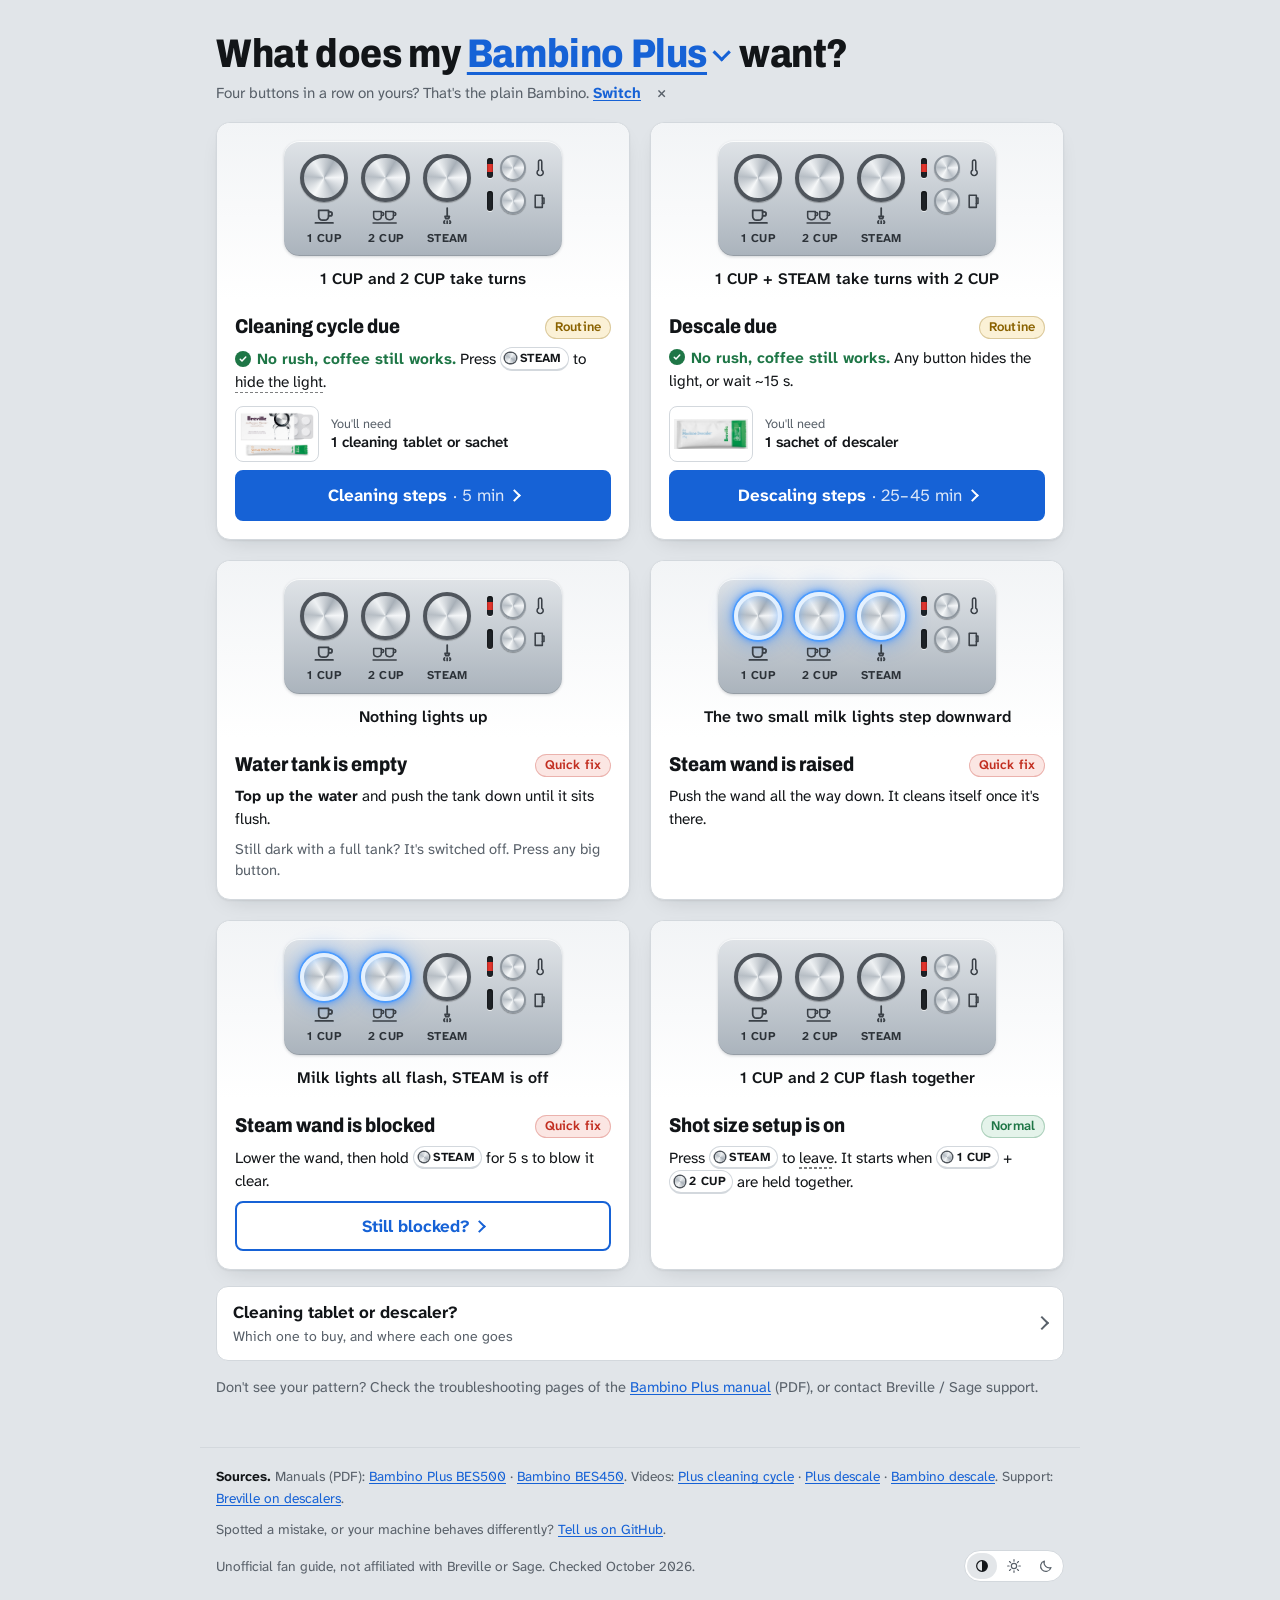
==== index.html @ 8bb4f5fa "README with screenshots; search-friendly title and description, canonical URL, sitemap" ====
<!doctype html>
<html lang="en">
<head>
<meta charset="utf-8">
<meta name="viewport" content="width=device-width,initial-scale=1,viewport-fit=cover">
<title>What does my Bambino want? Breville / Sage lights explained</title>
<meta name="description" content="Breville / Sage Bambino and Bambino Plus flashing lights explained: cleaning cycle, descale, empty water tank, blocked steam wand. Which buttons to press, step by step.">
<link rel="canonical" href="https://romanshevchuk.github.io/what-my-bambino-wants/">
<meta property="og:title" content="What does my Bambino want?">
<meta property="og:description" content="Match the flashing lights, get the buttons to press and the tablet or powder to use.">
<meta property="og:type" content="website">
<meta property="og:url" content="https://romanshevchuk.github.io/what-my-bambino-wants/">
<meta property="og:image" content="https://romanshevchuk.github.io/what-my-bambino-wants/img/og.png">
<meta property="og:image:width" content="1200">
<meta property="og:image:height" content="630">
<meta property="og:image:alt" content="A Bambino Plus button panel with 1 CUP lit, next to the title What does my Bambino want?">
<meta name="twitter:card" content="summary_large_image">
<meta name="theme-color" content="#e1e5e9" media="(prefers-color-scheme: light)">
<meta name="theme-color" content="#0e1012" media="(prefers-color-scheme: dark)">
<link rel="icon" type="image/png" sizes="32x32" href="img/favicon-32.png">
<link rel="apple-touch-icon" href="img/apple-touch-icon.png">
<link rel="manifest" href="manifest.webmanifest">
<script>try{var t=localStorage.getItem('bp-theme');if(t==='light'||t==='dark')document.documentElement.dataset.theme=t}catch(e){}</script>
<link rel="preconnect" href="https://fonts.googleapis.com">
<link rel="preconnect" href="https://fonts.gstatic.com" crossorigin>
<link rel="stylesheet" href="https://fonts.googleapis.com/css2?family=Archivo:wdth,wght@75..100,600..800&family=Atkinson+Hyperlegible+Next:ital,wght@0,400..700;1,400&display=swap">
<link rel="stylesheet" href="css/styles.css">
</head>
<body data-model="plus" class="unpicked">

<svg width="0" height="0" style="position:absolute" aria-hidden="true">
  <defs>
    <symbol id="i-1" viewBox="0 0 24 16"><g fill="none" stroke="currentColor" stroke-width="1.6" stroke-linecap="round" stroke-linejoin="round"><path d="M7 3h9v5.5a3.5 3.5 0 0 1-3.5 3.5h-2A3.5 3.5 0 0 1 7 8.5z"/><path d="M16 4.5h1.4a1.8 1.8 0 0 1 0 3.6H16"/><path d="M4 14.5h16"/></g></symbol>
    <symbol id="i-2" viewBox="0 0 24 16"><g fill="none" stroke="currentColor" stroke-width="1.4" stroke-linecap="round" stroke-linejoin="round"><path d="M1.5 4h7v4.5a3 3 0 0 1-3 3h-1a3 3 0 0 1-3-3z"/><path d="M8.5 5h.8a1.4 1.4 0 0 1 0 2.8h-.8"/><path d="M12.5 4h7v4.5a3 3 0 0 1-3 3h-1a3 3 0 0 1-3-3z"/><path d="M19.5 5h.8a1.4 1.4 0 0 1 0 2.8h-.8"/><path d="M1 14.5h21"/></g></symbol>
    <symbol id="i-s" viewBox="0 0 24 16"><g fill="none" stroke="currentColor" stroke-width="1.6" stroke-linecap="round" stroke-linejoin="round"><path d="M12 1v7.5"/><path d="M10 8.5h4l-.6 2h-2.8z"/><path d="M9.6 12.6c-.8.8-.8 1.6 0 2.4M12 12.8v2.4M14.4 12.6c.8.8.8 1.6 0 2.4"/></g></symbol>
    <symbol id="i-w" viewBox="0 0 24 16"><g fill="none" stroke="currentColor" stroke-width="1.6" stroke-linecap="round" stroke-linejoin="round"><path d="M12 1.5c2.6 3.2 4.2 5.6 4.2 7.8a4.2 4.2 0 0 1-8.4 0c0-2.2 1.6-4.6 4.2-7.8z"/><path d="M4 14.5h16"/></g></symbol>
    <symbol id="i-t" viewBox="0 0 12 16"><g fill="none" stroke="currentColor" stroke-width="1.4" stroke-linecap="round"><path d="M5 2.5a1.5 1.5 0 0 1 3 0V10a2.8 2.8 0 1 1-3 0z"/></g></symbol>
    <symbol id="i-j" viewBox="0 0 12 16"><g fill="none" stroke="currentColor" stroke-width="1.4" stroke-linecap="round" stroke-linejoin="round"><path d="M2 3h6.5v11H2z"/><path d="M8.5 5.5h1.5v5H8.5"/></g></symbol>
    <symbol id="g-bowl" viewBox="0 0 24 24"><g fill="none" stroke="currentColor" stroke-width="1.8" stroke-linecap="round" stroke-linejoin="round"><path d="M5 6h14l-1.4 12.2A2 2 0 0 1 15.6 20H8.4a2 2 0 0 1-2-1.8z"/><path d="M6 11h12"/></g></symbol>
    <symbol id="g-towel" viewBox="0 0 24 24"><g fill="none" stroke="currentColor" stroke-width="1.8" stroke-linecap="round" stroke-linejoin="round"><path d="M6 4h12v14H6z"/><path d="M6 18v2h12v-2"/><path d="M6 13h12M6 15.5h12"/></g></symbol>
    <symbol id="g-cool" viewBox="0 0 24 24"><g fill="none" stroke="currentColor" stroke-width="1.8" stroke-linecap="round"><path d="M12 3v18M4.2 7.5l15.6 9M4.2 16.5l15.6-9"/><path d="M9.5 4.5L12 6l2.5-1.5M9.5 19.5L12 18l2.5 1.5"/></g></symbol>
  </defs>
</svg>

<main id="main">

<!-- ================= HOME ================= -->
<section class="view" id="home">

  <div class="mm">
    <h1>What does my <button type="button" class="mm-btn" aria-expanded="false" aria-controls="mm-menu" aria-label="Change machine, currently Bambino Plus"><span class="cur-model">Bambino Plus</span></button> want?</h1>
    <div class="mm-menu" id="mm-menu" role="group" aria-label="My machine" hidden>
      <button type="button" class="mm-opt" data-set-model="bambino"><span class="bp" data-m="bambino" aria-hidden="true"></span><b>Bambino</b><span>4 buttons in a row · BES450 / SES450</span></button>
      <button type="button" class="mm-opt" data-set-model="plus"><span class="bp" data-m="plus" aria-hidden="true"></span><b>Bambino Plus</b><span>3 buttons + 2 milk lights · BES500 / SES500</span></button>
      <p class="mm-note">Breville (US, Canada) and Sage (UK, Europe, Australia) are the same machines.</p>
    </div>
    <p class="mm-hint">
      <span data-only="plus">Four buttons in a row on yours? That's the plain Bambino. <button type="button" data-set-model="bambino">Switch</button></span>
      <span data-only="bambino">Only three big buttons on yours? That's the Plus. <button type="button" data-set-model="plus">Switch</button></span>
      <button type="button" class="mm-ok" aria-label="Hide this note">×</button>
    </p>
  </div>

  <!-- Plus lights -->
  <div class="lights" data-only="plus">
    <article class="lc" data-urg="soon">
      <div class="lc-pic"><div class="bp" data-m="plus" data-state="1:fa,2:fb" role="img" aria-label="1 CUP and 2 CUP flash in turn"></div><p class="seen">1 CUP and 2 CUP take turns</p></div>
      <div class="lc-body">
        <h3>Cleaning cycle due</h3>
        <p class="last" data-last="clean" hidden></p>
        <p class="keep"><b>No rush, coffee still works.</b> Press <kbd>STEAM</kbd> to <span class="tq" tabindex="0" data-tip="Owners' tip, not in Breville's manual. The light comes back next time you switch on.">hide the light</span>.</p>
        <p class="need-line"><button type="button" class="thumb zoom" aria-label="Show the cleaning tablet and sachet"><img src="img/cleaning-tablets-breville.jpg" alt="Box of Breville cleaning tablets" data-cap="Cleaning tablets" loading="lazy"><img class="strip" src="img/group-head-cleaner-breville.jpg" data-sage="img/group-head-cleaner-sage.webp" alt="Group Head Cleaner sachet" data-cap="or a powder sachet (Group Head Cleaner)" loading="lazy"></button><span class="nl"><span>You'll need</span><b>1 cleaning tablet or sachet</b></span></p>
        <a class="go" href="#clean">Cleaning steps <span class="dur">· 5 min</span></a>
      </div>
    </article>
    <article class="lc" data-urg="soon">
      <div class="lc-pic"><div class="bp" data-m="plus" data-state="1:fa,2:fb,s:fa" role="img" aria-label="1 CUP and STEAM flash together, alternating with 2 CUP"></div><p class="seen">1 CUP + STEAM take turns with 2 CUP</p></div>
      <div class="lc-body">
        <h3>Descale due</h3>
        <p class="last" data-last="descale-plus" hidden></p>
        <p class="keep"><b>No rush, coffee still works.</b> Any button hides the light, or wait ~15&nbsp;s.</p>
        <p class="need-line"><button type="button" class="thumb zoom" aria-label="Show the descaler sachet"><img src="img/descaler-breville.jpg" data-sage="img/descaler-sage.webp" alt="Machine Descaler sachet" data-cap="Descaler sachet" loading="lazy"></button><span class="nl"><span>You'll need</span><b>1 sachet of descaler</b></span></p>
        <a class="go" href="#descale">Descaling steps <span class="dur">· 25–45 min</span></a>
      </div>
    </article>
    <article class="lc" data-urg="now">
      <div class="lc-pic"><div class="bp" data-m="plus" role="img" aria-label="No buttons lit"></div><p class="seen">Nothing lights up</p></div>
      <div class="lc-body">
        <h3>Water tank is empty</h3>
        <p><b>Top up the water</b> and push the tank down until it sits flush.</p>
        <p class="aside">Still dark with a full tank? It's switched off. Press any big button.</p>
      </div>
    </article>
    <article class="lc" data-urg="now">
      <div class="lc-pic"><div class="bp" data-m="plus" data-state="1:on,2:on,s:on,t:fa,f:fb" role="img" aria-label="Milk temperature and foam lights step downward"></div><p class="seen">The two small milk lights step downward</p></div>
      <div class="lc-body">
        <h3>Steam wand is raised</h3>
        <p>Push the wand all the way down. It cleans itself once it's there.</p>
      </div>
    </article>
    <article class="lc" data-urg="now">
      <div class="lc-pic"><div class="bp" data-m="plus" data-state="1:on,2:on,t:ff,f:ff" role="img" aria-label="Milk lights all flash, STEAM is off"></div><p class="seen">Milk lights all flash, STEAM is off</p></div>
      <div class="lc-body">
        <h3>Steam wand is blocked</h3>
        <p>Lower the wand, then hold <kbd>STEAM</kbd> for 5 s to blow it clear.</p>
        <a class="go alt" href="#steam">Still blocked?</a>
      </div>
    </article>
    <article class="lc" data-urg="fine">
      <div class="lc-pic"><div class="bp" data-m="plus" data-state="1:fa,2:fa" role="img" aria-label="1 CUP and 2 CUP flash together"></div><p class="seen">1 CUP and 2 CUP flash together</p></div>
      <div class="lc-body">
        <h3>Shot size setup is on</h3>
        <p>Press <kbd>STEAM</kbd> to <span class="tq" tabindex="0" data-tip="From the plain Bambino manual; the Plus manual doesn't say. If it stays on, switch the machine off and on: nothing is saved until you pull a shot.">leave</span>. It starts when <kbd>1 CUP</kbd> + <kbd>2 CUP</kbd> are held together.</p>
      </div>
    </article>
  </div>

  <!-- Bambino lights -->
  <div class="lights" data-only="bambino">
    <article class="lc" data-urg="soon">
      <div class="lc-pic"><div class="bp" data-m="bambino" data-state="2:fa" role="img" aria-label="2 CUP flashes continuously"></div><p class="seen">2 CUP keeps flashing</p></div>
      <div class="lc-body">
        <h3>Clean &amp; descale due</h3>
        <p class="last" data-last="descale-bambino" hidden></p>
        <p class="keep"><b>No rush, coffee still works.</b> Any button hides the light.</p>
        <p class="need-line"><button type="button" class="thumb zoom" aria-label="Show the descaler sachet"><img src="img/descaler-breville.jpg" data-sage="img/descaler-sage.webp" alt="Machine Descaler sachet" data-cap="Descaler sachet" loading="lazy"></button><span class="nl"><span>You'll need</span><b>1 sachet of descaler</b></span></p>
        <a class="go" href="#descale">Clean &amp; descale steps <span class="dur">· 25 min</span></a>
      </div>
    </article>
    <article class="lc" data-urg="now">
      <div class="lc-pic"><div class="bp" data-m="bambino" data-state="1:ff,2:ff,w:ff,s:ff" role="img" aria-label="All lights flash quickly"></div><p class="seen">All lights flash 6 times</p></div>
      <div class="lc-body">
        <h3>Water tank is empty</h3>
        <p><b>Top up the water</b> and push the tank down until it sits flush.</p>
      </div>
    </article>
    <article class="lc" data-urg="fine">
      <div class="lc-pic"><div class="bp" data-m="bambino" data-state="1:fa,2:fa" role="img" aria-label="1 CUP and 2 CUP blink together"></div><p class="seen">1 CUP and 2 CUP blink while the wand spits water</p></div>
      <div class="lc-body">
        <h3>Steam wand is clearing itself</h3>
        <p>It stops on its own.</p>
      </div>
    </article>
    <article class="lc" data-urg="fine">
      <div class="lc-pic"><div class="bp" data-m="bambino" data-state="1:fa,2:fa" role="img" aria-label="1 CUP and 2 CUP flash after holding both"></div><p class="seen">1 CUP and 2 CUP flash together</p></div>
      <div class="lc-body">
        <h3>Shot size setup is on</h3>
        <p>Press <kbd>STEAM</kbd>, or wait 30 s, to leave. It starts when <kbd>1 CUP</kbd> + <kbd>2 CUP</kbd> are held together.</p>
      </div>
    </article>
  </div>

  <a class="supplies-link" href="#supplies"><b>Cleaning tablet or descaler?</b><span>Which one to buy, and where each one goes</span></a>
  <p class="hint">Don't see your pattern? Check the troubleshooting pages of the <a data-only="plus" href="https://assets.breville.com/BES500/BES500_USCM_IB_X25_LR.pdf">Bambino Plus manual</a><a data-only="bambino" href="https://assets.breville.com/BES450/BES450_USCM_IB_M26_LR.pdf">Bambino manual</a> (PDF), or contact Breville / Sage support.</p>

</section>

<!-- ================= SUPPLIES ================= -->
<section class="view" id="supplies">
  <a class="back" href="#home">All lights</a>
  <h1>Cleaning tablet or descaler?</h1>
  <p class="sum">Two different products for two different jobs. They're not interchangeable.</p>

  <div class="vs">
    <div class="vs-col" data-only="plus">
      <div class="vs-ph zoom"><img src="img/cleaning-tablets-breville.jpg" alt="Box of Breville cleaning tablets" data-cap="Cleaning tablets" loading="lazy"><img class="strip" src="img/group-head-cleaner-breville.jpg" data-sage="img/group-head-cleaner-sage.webp" alt="Group Head Cleaner sachet" data-cap="or a powder sachet (Group Head Cleaner)" loading="lazy"></div>
      <h2>Cleaning tablet</h2>
      <dl>
        <dt>Removes</dt><dd>Old coffee oil</dd>
        <dt>Goes in</dt><dd>The filter basket, on top of the rubber cleaning disc</dd>
        <dt>Used for</dt><dd><a href="#clean">Cleaning cycle</a>, every 200 shots</dd>
        <dt>Looks like</dt><dd>A tablet, or a powder sachet called <i>Group Head Cleaner</i> in newer boxes</dd>
      </dl>
    </div>
    <div class="vs-col">
      <div class="vs-ph zoom"><img src="img/descaler-breville.jpg" data-sage="img/descaler-sage.webp" alt="Machine Descaler sachet" data-cap="Descaler sachet" loading="lazy"></div>
      <h2>Descaler</h2>
      <dl>
        <dt>Removes</dt><dd>Limescale (the chalky stuff from tap water)</dd>
        <dt>Goes in</dt><dd>The water tank, stirred into water up to the DESCALE line</dd>
        <dt>Used for</dt><dd><a href="#descale"><span data-only="plus">Descale</span><span data-only="bambino">Clean &amp; descale</span></a>, when the light asks</dd>
        <dt>Looks like</dt><dd>A powder sachet. Breville / Sage descaler, or a similar espresso machine descaler</dd>
      </dl>
    </div>
  </div>
  <p class="note" data-only="bambino"><b>The Bambino only needs descaler.</b> It has no separate tablet cleaning cycle: its clean &amp; descale does both jobs.</p>
  <p class="note" data-only="plus"><b>The Plus needs both,</b> at different times. The flashing pattern tells you which: see <a href="#home">the lights</a>.</p>

  <div class="faq">
    <h2>Questions</h2>
    <details id="brands">
      <summary>Do I have to buy Breville / Sage ones?</summary>
      <div class="body">
        <p><b>No.</b> Any descaler made for espresso machines works. Breville's own sachet is made by Cafetto (it says so on the pack).</p>
        <p data-only="plus">Same for the tablets: any espresso machine cleaning tablet of about 2&nbsp;g. Breville's come from Cino Cleano.</p>
        <p>Don't swap in vinegar, kitchen citric acid or dishwasher tablets.</p>
      </div>
    </details>
  </div>
</section>

<!-- ================= CLEANING CYCLE (Plus) ================= -->
<section class="view" id="clean" data-only="plus">
  <a class="back" href="#home">All lights</a>
  <h1>Cleaning cycle</h1>
  <p class="sum">Washes old coffee oil out of the group head (where the handle locks in), using a cleaning tablet or sachet.</p>
  <div class="signal">
    <div class="bp" data-m="plus" data-state="1:fa,2:fb" aria-hidden="true"></div>
    <div><p>Due when <b>1 CUP and 2 CUP take turns flashing</b>, about every 200 shots.</p>
    <p class="aside">Rinses with the <kbd>1 CUP</kbd> button <span class="tq" tabindex="0" data-tip="Likely, not confirmed. The manual has you rinse with 1 CUP, the same button as a shot, and the machine can't see whether there's coffee in the handle.">may count too</span>, so if you rinse before or after each shot, it can come round sooner.</p>
    <p>Takes <b>about 5 min</b>.</p>
    <p class="last" data-last="clean" hidden></p></div>
  </div>

  <h2>You need</h2>
  <div class="need four">
    <figure><div class="ph zoom"><img src="img/cleaning-tablets-breville.jpg" alt="Box of Breville cleaning tablets" data-cap="Cleaning tablets" loading="lazy"><img class="strip" src="img/group-head-cleaner-breville.jpg" data-sage="img/group-head-cleaner-sage.webp" alt="Group Head Cleaner sachet" data-cap="or a powder sachet (Group Head Cleaner)" loading="lazy"></div>
      <figcaption><b>1 cleaning tablet or sachet</b><span>Not the descaler. <a href="#supplies">What's the difference?</a></span></figcaption></figure>
    <figure><div class="ph zoom"><img src="img/cleaning-disk.jpg" alt="Round black rubber cleaning disc" data-cap="Cleaning disc" loading="lazy"></div>
      <figcaption><b>Cleaning disc</b><span>The round rubber disc from the box</span></figcaption></figure>
    <figure><div class="ph zoom"><img src="img/basket-single-cup.jpg" alt="Small single wall filter basket" data-cap="1 CUP single wall basket" loading="lazy"></div>
      <figcaption><b>1 CUP basket</b><span>The small one, single wall if you have it. <a href="#baskets">Which is it?</a></span></figcaption></figure>
    <figure><div class="ph ic"><svg class="gi" aria-hidden="true"><use href="#g-towel"/></svg></div>
      <figcaption><b>A towel</b><span>The drip tray can overflow</span></figcaption></figure>
  </div>

  <p class="note warn"><b>Hold 1 CUP + 2 CUP only with the machine ON.</b> With it off, that hold resets your shot sizes instead. <a href="#reset">Did that by accident?</a></p>

  <h2>Steps <span class="prog" data-for="clean"></span></h2>
  <p class="lede">A few minutes of setup. The machine does the rest.</p>
  <ol class="steps" data-key="clean">
    <li><b>Fill the handle:</b> the small 1 CUP basket, the rubber disc pressed into the bottom of it, then the tablet (or the sachet's powder) on top. Lock it in as if making coffee.
      <div class="layers">
        <figure class="zoom tap"><img src="img/handle-1-basket.jpg" data-cap="1 · The 1 CUP basket in the handle" alt="Handle with the small 1 CUP basket in it" loading="lazy"><figcaption>1 · Basket</figcaption></figure>
        <figure class="zoom tap"><img src="img/handle-2-disc.jpg" data-cap="2 · The disc pressed into the bottom" alt="Rubber disc sitting in the bottom of the basket" loading="lazy"><figcaption>2 · Disc</figcaption></figure>
        <figure class="zoom tap"><img src="img/handle-3-tablet.jpg" data-cap="3 · The tablet on top" alt="White tablet on top of the disc" loading="lazy"><figcaption>3 · Tablet</figcaption></figure>
      </div>
    </li>
    <li><b>Empty the drip tray, push it all the way in, and lay the towel under the front.</b> With the disc in, almost no water comes out of the handle: it goes into the tray. So the 2 L container from the manual barely catches anything.
      <p class="tip"><b>Tray filling up?</b> The cycle pauses a few times. Slide the tray out during a pause, empty it, push it back. Careful, the water is hot. <i>(Owners' tip, not from the manual.)</i></p></li>
    <li><b>Fill the water tank to MAX</b> and push it down firmly.</li>
    <li><b>With the machine on, hold <kbd>1 CUP</kbd> + <kbd>2 CUP</kbd> for 5 s.</b> Both stay lit.
      <div class="bp" data-m="plus" data-state="1:on,2:on" data-press="1:HOLD,2:HOLD"></div>
    </li>
    <li><b>Press <kbd>1 CUP</kbd> or <kbd>2 CUP</kbd> once</b> to start. They take turns flashing while it runs.
      <div class="bp" data-m="plus" data-state="1:fa,2:fb"></div>
    </li>
    <li><b>Done when the buttons stop flashing</b> and stay lit. Empty and rinse the drip tray, then rinse the handle and disc. Tablet still there? Run it again.</li>
  </ol>
  <p class="fin" data-for="clean" hidden>That's it. The light will ask again in about 200 shots.</p>

  <div class="faq">
    <h2>Questions</h2>
    <details>
      <summary>Can I clean before the light asks?</summary>
      <div class="body"><p>Yes, with a different combo, and this one is done with the machine <b>off</b>. Do steps 1–3, turn the machine off (<kbd>1 CUP</kbd> + <kbd>STEAM</kbd>), then hold <kbd>2 CUP</kbd> + <kbd>STEAM</kbd> for 5 s. That opens the same cleaning mode, so press <kbd>1 CUP</kbd> or <kbd>2 CUP</kbd> to start, as in step 5.</p></div>
    </details>
    <details id="baskets">
      <summary>Which one is the 1 CUP single wall basket?</summary>
      <div class="body">
        <figure class="baskets zoom tap big"><img src="img/baskets.jpg" data-cap="Left to right: 1 CUP single wall (the one you need), 2 CUP single wall, 1 CUP dual wall, 2 CUP dual wall" alt="The four baskets, upside down: small single wall, big single wall, small dual wall, big dual wall" loading="lazy">
          <figcaption><span class="pick">1 CUP single wall</span><span>2 CUP single wall</span><span>1 CUP dual wall</span><span>2 CUP dual wall</span></figcaption></figure>
        <p>The smaller, shallower one with holes across its whole bottom. The dual wall ones say <i>DUAL WALL</i> underneath. The disc is shaped to seal inside the small basket.</p>
      <p>Only got dual wall baskets? Older boxes came without single wall ones. Use the 1 CUP dual wall basket: that's what those manuals mean.</p>
      </div>
    </details>
    <details id="reset">
      <summary>Reset your shot sizes by accident?</summary>
      <div class="body">
        <p>They're back to the factory amounts: about 30&nbsp;ml for 1 CUP and 60&nbsp;ml for 2 CUP. To set your own again:</p>
        <ol>
          <li>With the machine on, hold <kbd>1 CUP</kbd> + <kbd>2 CUP</kbd> for 2 s. Both flash.</li>
          <li>With coffee in the handle as usual, press <kbd>1 CUP</kbd> to start.</li>
          <li>Press <kbd>1 CUP</kbd> again when the cup has enough. That amount is saved.</li>
        </ol>
        <p>Same for <kbd>2 CUP</kbd>.</p>
      </div>
    </details>
    <details>
      <summary>Lost the cleaning disc?</summary>
      <div class="body"><p>Any <b>54&nbsp;mm</b> cleaning disc works (also sold as a blind or backflush disc). Check the size before buying: the common 58&nbsp;mm ones don't fit.</p></div>
    </details>
    <details>
      <summary>The light is still flashing after the cycle</summary>
      <div class="body">
        <p>Check the cycle ran to the end and that you started it with the machine on.</p>
        <p>Owners report that unplugging for ~10 minutes sometimes clears a stuck alert. That's forum advice, not from the manual.</p>
      </div>
    </details>
  </div>
</section>

<!-- ================= DESCALE ================= -->
<section class="view" id="descale">
  <a class="back" href="#home">All lights</a>
  <h1><span data-only="plus">Descale</span><span data-only="bambino">Clean &amp; descale</span></h1>
  <p class="sum">Dissolves limescale inside the machine.<span data-only="bambino"> The Bambino has no separate cleaning cycle: this one does both.</span></p>
  <div class="signal">
    <div class="bp" data-m="plus" data-only="plus" data-state="1:fa,2:fb,s:fa" aria-hidden="true"></div>
    <div class="bp" data-m="bambino" data-only="bambino" data-state="2:fa" aria-hidden="true"></div>
    <div data-only="plus"><p>Due when <b>1 CUP + STEAM take turns with 2 CUP</b>.</p>
    <p>Takes <b>about 25 min</b>. Just made coffee? Add up to 20&nbsp;min for it to cool first.</p>
    <p class="last" data-last="descale-plus" hidden></p></div>
    <div data-only="bambino"><p>Due when <b>2 CUP keeps flashing</b>.</p>
    <p>Takes <b>about 25 min</b>.</p>
    <p class="last" data-last="descale-bambino" hidden></p></div>
  </div>

  <h2>You need</h2>
  <div class="need">
    <figure><div class="ph zoom"><img src="img/descaler-breville.jpg" data-sage="img/descaler-sage.webp" alt="Machine Descaler sachet" data-cap="Descaler sachet" loading="lazy"></div>
      <figcaption><b>1 sachet of descaler</b><span>Not a cleaning tablet. <a href="#supplies">What's the difference?</a></span></figcaption></figure>
    <figure><div class="ph ic"><svg class="gi" aria-hidden="true"><use href="#g-bowl"/></svg></div>
      <figcaption><b>A 2 L bowl or jug</b><span>Catches the waste water</span></figcaption></figure>
    <figure data-only="plus"><div class="ph ic"><svg class="gi" aria-hidden="true"><use href="#g-cool"/></svg></div>
      <figcaption><b>A cold machine</b><span>Just made coffee? Switch off, wait up to 20 min</span></figcaption></figure>
  </div>

  <p class="note warn"><b>Leave the tank and drip tray in while it runs.</b> Pulling them out mid-cycle can let out hot steam. The tank only comes out at the pause, to refill.</p>
  <p class="note" data-only="plus"><b>Both cleaning and descale due?</b> Descale first, rinse the tank, then run the cleaning cycle with fresh water.</p>

  <h2 data-only="plus">Steps <span class="prog" data-for="descale-plus"></span></h2>
  <p class="lede" data-only="plus">You're only needed at the start, once halfway to refill, and at the end.</p>
  <ol class="steps" data-key="descale-plus" data-only="plus">
    <li><b>Turn the machine off</b> (<kbd>1 CUP</kbd> + <kbd>STEAM</kbd>).
      <p class="tip"><b>Just made coffee?</b> It needs to cool first. Do the next two steps meanwhile, then check the metal around the handle feels cool (up to 20 min). Already cold? Carry straight on.</p></li>
    <li><b>Empty the drip tray</b> and put it back. Set the bowl under the group head and the steam wand.</li>
    <li><b>Take out the water filter</b> if you use one. <b>Fill the tank to the DESCALE line</b> (the 1000 mark) and stir in the powder.
      <img class="step-ph" src="img/water-tank-descale.jpg" alt="Water tank with an arrow at the DESCALE line, marked 1000" loading="lazy"></li>
    <li><b>Hold <kbd>1 CUP</kbd> + <kbd>STEAM</kbd> for 5 s</b> while it's off. Those two light up.
      <div class="bp" data-m="plus" data-state="1:on,s:on" data-press="1:HOLD,s:HOLD"></div>
    </li>
    <li><b>Press <kbd>1 CUP</kbd> or <kbd>STEAM</kbd></b> to start. They take turns flashing the whole time.
      <div class="bp" data-m="plus" data-state="1:fa,s:fb"></div>
    </li>
    <li><b>It pauses when the tank runs out.</b> Refill to MAX with plain water, empty the bowl, put both back.</li>
    <li><b>When <kbd>1 CUP</kbd> and <kbd>STEAM</kbd> light up again, press either one</b> to start the rinse.</li>
    <li><b>Done when the lights go out</b> (standby). Empty the bowl, rinse and dry the tray and tank, put the filter back.</li>
  </ol>
  <p class="fin" data-for="descale-plus" data-only="plus" hidden>All done. Back to coffee. <span>Cleaning light flashing too? <a href="#clean">Cleaning steps</a></span></p>

  <h2 data-only="bambino">Steps <span class="prog" data-for="descale-bambino"></span></h2>
  <p class="lede" data-only="bambino">You're only needed at the start, once halfway to refill, and at the end.</p>
  <ol class="steps" data-key="descale-bambino" data-only="bambino">
    <li><b>Empty the drip tray</b> and put it back.</li>
    <li><b>Fill the tank to the DESCALE line</b> and stir in the descaling powder.</li>
    <li><b>Set the bowl</b> under the group head and the steam wand.</li>
    <li><b>Hold <kbd>2 CUP</kbd> + <kbd>STEAM</kbd> for 5 s</b> to start. 2 CUP flashes the whole cycle.
      <div class="bp" data-m="bambino" data-state="2:on,s:on" data-press="2:HOLD,s:HOLD"></div>
    </li>
    <li><b>It pauses when the tank runs out.</b> Rinse the tank, refill to MAX, empty the bowl, put both back.</li>
    <li><b>Press <kbd>2 CUP</kbd></b> to rinse.
      <div class="bp" data-m="bambino" data-state="2:fa"></div>
    </li>
    <li><b>Done when 2 CUP stops flashing.</b> Empty the bowl, rinse and dry the drip tray and tank.</li>
  </ol>
  <p class="fin" data-for="descale-bambino" data-only="bambino" hidden>All done. Back to coffee.</p>

  <div class="faq">
    <h2>Questions</h2>
    <details>
      <summary>How often should I descale?</summary>
      <div class="body"><p>Follow the light: the manual gives no fixed schedule. Hard water means more often. Slow flow, weak steam or lukewarm coffee are early signs.</p></div>
    </details>
    <details>
      <summary>Can I use vinegar or citric acid?</summary>
      <div class="body"><p>No. <a href="https://www.breville.com/en-us/support/article/ka0QU000002WDFVYA4">Breville says</a> not to use vinegar, and to use only a descaler made for the machine. Kitchen citric acid isn't one either. Breville / Sage descaler, or another espresso machine descaler, is the safe choice.</p></div>
    </details>
    <details data-only="bambino">
      <summary>My machine doesn't react to that button combo</summary>
      <div class="body"><p>These steps are from the current BES450 manual. Older units can differ: check the manual that came with yours, or Breville's descale video (linked at the bottom).</p></div>
    </details>
  </div>
</section>

<!-- ================= STEAM WAND BLOCKED (Plus) ================= -->
<section class="view" id="steam" data-only="plus">
  <a class="back" href="#home">All lights</a>
  <h1>Steam wand blocked</h1>
  <p class="sum">Dried milk is clogging the tip. Usually it's because the wand wasn't pushed back down after steaming.</p>
  <div class="signal">
    <div class="bp" data-m="plus" data-state="1:on,2:on,t:ff,f:ff" aria-hidden="true"></div>
    <p>The <b>milk lights all flash</b> and <b>STEAM is off</b>.</p>
  </div>

  <h2>Steps <span class="prog" data-for="steam"></span></h2>
  <ol class="steps" data-key="steam">
    <li><b>Push the wand all the way down</b> and check the tank has water and is pushed in.</li>
    <li><b>Hold <kbd>STEAM</kbd> for 5 s</b> to blow it clear.
      <div class="bp" data-m="plus" data-state="1:on,2:on,s:on" data-press="s:HOLD"></div>
    </li>
    <li><b>Still flashing? Unscrew the steam tip</b> and clear the holes with the pin tool stored under the water tank. Screw it back on.</li>
    <li><b>Still weak steam after that?</b> Limescale: <a href="#descale">descale</a>.</li>
  </ol>
  <p class="fin" data-for="steam" hidden>Steam's back. Pushing the wand down after each use keeps it clear.</p>
</section>

</main>

<footer class="foot">
  <p><b>Sources.</b> Manuals (PDF): <a href="https://assets.breville.com/BES500/BES500_USCM_IB_X25_LR.pdf">Bambino Plus BES500</a> · <a href="https://assets.breville.com/BES450/BES450_USCM_IB_M26_LR.pdf">Bambino BES450</a>. Videos: <a href="https://www.sageappliances.com/inspiration/en-gb/tutorials/the-bambino-plus/cleaning-guides/how-to-perform-a-cleaning-cycle">Plus cleaning cycle</a> · <a href="https://www.sageappliances.com/inspiration/en-gb/tutorials/the-bambino-plus/cleaning-guides/how-to-perform-a-descale">Plus descale</a> · <a href="https://www.breville.com/en-us/my-products/producthub/bes450/cleaning-guides/how-to-perform-a-descale">Bambino descale</a>. Support: <a href="https://www.breville.com/en-us/support/article/ka0QU000002WDFVYA4">Breville on descalers</a>.</p>
  <p>Spotted a mistake, or your machine behaves differently? <a href="https://github.com/romanshevchuk/what-my-bambino-wants/issues">Tell us on GitHub</a>.</p>
  <div class="foot-end"><p>Unofficial fan guide, not affiliated with Breville or Sage. Checked October 2026.</p>
    <div class="theme" role="group" aria-label="Colours">
      <button type="button" data-theme-set="system" aria-label="Match my device" title="Match my device"><svg viewBox="0 0 24 24"><circle cx="12" cy="12" r="8"/><path d="M12 4a8 8 0 0 1 0 16z" fill="currentColor" stroke="none"/></svg></button>
      <button type="button" data-theme-set="light" aria-label="Light" title="Light"><svg viewBox="0 0 24 24"><circle cx="12" cy="12" r="4"/><path d="M12 2.5v2.2M12 19.3v2.2M2.5 12h2.2M19.3 12h2.2M5.3 5.3l1.6 1.6M17.1 17.1l1.6 1.6M5.3 18.7l1.6-1.6M17.1 6.9l1.6-1.6"/></svg></button>
      <button type="button" data-theme-set="dark" aria-label="Dark" title="Dark"><svg viewBox="0 0 24 24"><path d="M19.5 14.5A8 8 0 0 1 9.5 4.5a8 8 0 1 0 10 10z"/></svg></button>
    </div>
  </div>
</footer>

<script src="js/app.js"></script>
</body>
</html>
---- css/styles.css ----
/* Single purpose: match the flashing lights on home, each fix is its own hash view (#clean, #descale, #steam, #supplies). */
:root{
  color-scheme:light;
  --bg:#e1e5e9;
  --surface:#ffffff;
  --sunk:#e3e6e9;
  --fg:#121518;
  --muted:#59616a;
  --line:#d3d8dd;
  --accent:#1662d6;
  --accent-soft:#e2ecfb;
  --stop:#c22e20;
  --stop-soft:#fbe6e3;
  --soon:#8a6200;
  --soon-soft:#fbf1d6;
  --ok:#1e7646;
  --ok-soft:#e4f3ea;
  --pic:linear-gradient(180deg,#f2f4f6 0%,var(--surface) 100%);
  --pic-fg:#121518;
  --steel-hi:#dfe3e7;
  --steel-lo:#aab3bc;
  --bezel:#4f555c;
  --icon:#3a4047;
  --glow:#e4f1ff;
  --unlit:0 1px 1px rgba(0,0,0,.28);
  --font-body:"Atkinson Hyperlegible Next","Atkinson Hyperlegible",system-ui,-apple-system,"Segoe UI",sans-serif;
  --font-head:"Archivo","Arial Narrow",system-ui,sans-serif;
}
@media (prefers-color-scheme: dark){
  :root:not([data-theme="light"]){
    color-scheme:dark;
    --bg:#0e1012;--surface:#181b1f;--sunk:#22262b;--fg:#eceff2;--muted:#9ba4ad;--line:#2d3237;
    --accent:#6ea8ff;--accent-soft:#14223a;--stop:#ff8b7c;--stop-soft:#3a1a16;--soon:#f0c35a;--soon-soft:#2c2410;--ok:#62c992;--ok-soft:#14281d;--pic:linear-gradient(180deg,#2a2f35 0%,#20242a 55%,var(--surface) 100%);--pic-fg:#eceff2;
  }
}
:root[data-theme="dark"]{
  color-scheme:dark;
  --bg:#0e1012;--surface:#181b1f;--sunk:#22262b;--fg:#eceff2;--muted:#9ba4ad;--line:#2d3237;
  --accent:#6ea8ff;--accent-soft:#14223a;--stop:#ff8b7c;--stop-soft:#3a1a16;--soon:#f0c35a;--soon-soft:#2c2410;--ok:#62c992;--ok-soft:#14281d;--pic:linear-gradient(180deg,#2a2f35 0%,#20242a 55%,var(--surface) 100%);--pic-fg:#eceff2;
}

*{box-sizing:border-box}
html{scroll-padding-top:12px;-webkit-text-size-adjust:100%}
body{margin:0;background:var(--bg);color:var(--fg);font-family:var(--font-body);font-size:17px;line-height:1.55;overflow-x:hidden}
h1,h2,h3{font-family:var(--font-head);font-stretch:87.5%;font-weight:800;line-height:1.1;margin:0;text-wrap:balance}
h1{font-size:clamp(1.9rem,6.5vw,2.5rem);letter-spacing:-.01em}
h2{font-size:1.35rem}
h3{font-size:1.25rem}
p{margin:0}
a{color:var(--accent);text-underline-offset:2px}
:focus-visible{outline:3px solid var(--accent);outline-offset:2px}
[hidden]{display:none!important}
.hint{font-size:.92rem;color:var(--muted)}
.gi{width:24px;height:24px;flex:none}

/* Model-specific content */
body[data-model="plus"] [data-only="bambino"],
body[data-model="bambino"] [data-only="plus"]{display:none!important}

/* Machine switch: the name in the home heading opens a two-option panel */
.mm{position:relative}
.mm-btn{font:inherit;letter-spacing:inherit;color:var(--accent);background:none;border:0;margin:0 -.08em;padding:0 .08em;border-radius:6px;cursor:pointer;
  text-decoration:underline;text-decoration-thickness:3px;text-underline-offset:.12em;white-space:nowrap}
.mm-btn::after{content:"";display:inline-block;width:.26em;height:.26em;margin:0 .1em 0 .2em;vertical-align:.18em;
  border-right:3px solid currentColor;border-bottom:3px solid currentColor;transform:rotate(45deg);transition:transform .15s}
.mm-btn[aria-expanded="true"]::after{transform:rotate(-135deg);vertical-align:.02em}
.mm-btn:hover,.mm-btn[aria-expanded="true"]{background:var(--accent-soft)}
.mm-menu{position:absolute;z-index:20;top:calc(100% + 8px);left:0;right:0;max-width:520px;
  display:grid;grid-template-columns:repeat(2,minmax(0,1fr));gap:8px;padding:8px;
  background:var(--surface);border:1px solid color-mix(in srgb,var(--line) 60%,var(--muted));border-radius:12px;
  box-shadow:0 2px 6px rgba(15,20,25,.08),0 24px 60px -12px rgba(15,20,25,.38)}
.mm-opt{min-width:0;font:inherit;color:inherit;text-align:left;cursor:pointer;background:none;border:2px solid transparent;border-radius:8px;padding:10px;display:flex;flex-direction:column;gap:2px}
.mm-opt:hover{background:var(--sunk)}
.mm-opt[aria-pressed="true"]{border-color:var(--accent);background:var(--accent-soft)}
.mm-opt .bp{--s:.5;align-self:flex-start;margin-bottom:8px}
.mm-opt b{font-family:var(--font-head);font-stretch:87.5%;font-size:1.1rem}
.mm-opt>span:last-child{font-size:.85rem;color:var(--muted);line-height:1.35}
.mm-note{grid-column:1/-1;font-size:.82rem;color:var(--muted);padding:2px 10px 4px}
@media (max-width:420px){.mm-opt .bp{--s:.4}}

/* ===== Page ===== */
main,.foot{max-width:880px;margin:0 auto;padding-left:max(16px,env(safe-area-inset-left));padding-right:max(16px,env(safe-area-inset-right))}
.view{display:flex;flex-direction:column;gap:16px;padding:32px 0 8px}
.view>h2{margin-top:18px}
/* Home gets the wide grid; step pages stay at a comfortable reading width */
.view:not(#home){width:100%;max-width:688px;margin:0 auto}
body:has(#home[hidden]) .foot{max-width:720px}
.sum{font-size:1.08rem;color:var(--muted);max-width:60ch;margin-top:-4px}

/* Back link */
.back{align-self:flex-start;font-weight:700;text-decoration:none;font-size:.95rem;display:inline-flex;align-items:center;gap:6px;padding:6px 0}
.back::before{content:"";width:8px;height:8px;border-left:2.5px solid currentColor;border-bottom:2.5px solid currentColor;transform:rotate(45deg)}

/* First-visit hint under the heading: says which machine is shown, gone once the visitor picks or confirms */
.mm-hint{margin-top:6px;font-size:.95rem;color:var(--muted)}
body:not(.unpicked) .mm-hint{display:none}
.mm-hint button{font:inherit;font-weight:700;color:var(--accent);background:none;border:0;padding:0;cursor:pointer;text-decoration:underline;text-underline-offset:2px}
.mm-hint .mm-ok{margin-left:.4em;padding:0 .3em;font-size:1.15em;line-height:1;font-weight:400;color:var(--muted);text-decoration:none}

/* ===== Light cards ===== */
.lights{display:grid;grid-template-columns:minmax(0,1fr);gap:16px}
@media (min-width:640px){.lights{gap:20px}}
@media (min-width:640px){.lights{grid-template-columns:repeat(2,minmax(0,1fr))}}
.lc{background:var(--surface);border:1px solid var(--line);border-radius:14px;
  display:grid;grid-row:span 2;grid-template-rows:subgrid;row-gap:0;
  box-shadow:0 1px 2px rgba(15,20,25,.06),0 8px 24px -12px rgba(15,20,25,.2)}
/* The panel drawing and its caption are how people find their card, so they lead */
.lc-pic{border-radius:13px 13px 0 0;background:var(--pic);padding:18px 12px 10px;display:flex;flex-direction:column;align-items:center;gap:12px}
/* Urgency tag (added by app.js): a quiet label above the title */
.lc-head{display:flex;align-items:flex-start;justify-content:space-between;gap:10px}
.urg{flex:none;margin-top:1px;padding:2px 10px;border-radius:999px;font-size:.82rem;font-weight:600;line-height:1.4;letter-spacing:.01em;
  box-shadow:inset 0 0 0 1px color-mix(in srgb,currentColor 28%,transparent)}
.lc[data-urg="now"] .urg{background:var(--stop-soft);color:var(--stop)}
.lc[data-urg="soon"] .urg{background:var(--soon-soft);color:var(--soon)}
.lc[data-urg="fine"] .urg{background:var(--ok-soft);color:var(--ok)}
.lc-pic .bp{--s:1.1}
.lc .seen{font-size:1rem;font-weight:600;color:var(--pic-fg);line-height:1.35;text-align:center;max-width:30ch}
.lc-body{padding:16px 18px 18px;display:flex;flex-direction:column;gap:8px;flex:1}
.lc .ok{color:var(--ok)}
.lc-body>p{font-size:.96rem;line-height:1.5}
.lc .keep{color:var(--fg)}
.lc .keep b{color:var(--ok)}
/* small check before the reassurance: a cue, not another coloured block competing with the button */
.lc .keep b::before{content:"";display:inline-block;width:1.05em;height:1.05em;margin-right:.35em;vertical-align:-.17em;border-radius:50%;
  background:var(--ok) url("data:image/svg+xml,%3Csvg xmlns='http://www.w3.org/2000/svg' viewBox='0 0 24 24'%3E%3Cpath d='M6.5 12.5l3.5 3.5 7.5-8' fill='none' stroke='white' stroke-width='3' stroke-linecap='round' stroke-linejoin='round'/%3E%3C/svg%3E") center/72% no-repeat}
.lc .aside{font-size:.92rem;color:var(--muted);line-height:1.45}
.lc .last{font-size:.85rem;color:var(--muted);margin-top:-6px}
.lc .need-line{display:flex;align-items:center;gap:12px;margin-top:auto;padding-top:4px}
.nl{display:flex;flex-direction:column;line-height:1.3}
.nl>span{font-size:.8rem;color:var(--muted)}
.nl>b{font-size:.93rem;font-weight:600}
/* Product thumbnail: tap or hover for the big picture */
.thumb{position:relative;flex:none;width:84px;height:56px;padding:4px;cursor:zoom-in;font:inherit;
  display:flex;flex-direction:column;align-items:center;justify-content:center;gap:3px;
  background:#fff;border:1px solid var(--line);border-radius:8px}
.thumb:hover{border-color:var(--accent)}
.thumb>img{max-width:100%;max-height:100%;min-height:0;object-fit:contain}
.thumb>img+img{max-height:12px}
/* Phones: panel and caption side by side, so six cards don't take three screens */
@media (max-width:639px){
  .lc-pic{flex-direction:row;justify-content:center;padding:12px;gap:14px}
  .lc-pic .bp{--s:.72;flex:none}
  .lc .seen{text-align:left;font-size:.95rem}
  .lc-body{padding:14px 16px 16px}
}
@media (max-width:380px){.lc-pic .bp{--s:.6}}
/* Main action = filled button, fallback = outlined; pinned to the card bottom so rows line up */
.go{margin-top:auto;display:flex;align-items:center;justify-content:center;gap:8px;min-height:48px;padding:10px 16px;border-radius:8px;
  background:var(--accent);border:2px solid var(--accent);color:var(--surface);font-weight:700;text-decoration:none}
.go{flex-wrap:wrap;column-gap:6px;row-gap:0;text-align:center}
.go .dur{font-weight:400;opacity:.85;white-space:nowrap}
.go::after{content:"";width:7px;height:7px;border-right:2.5px solid currentColor;border-top:2.5px solid currentColor;transform:rotate(45deg)}
.go:hover{background:color-mix(in srgb,var(--accent) 85%,var(--fg));border-color:color-mix(in srgb,var(--accent) 85%,var(--fg))}
.go.alt{background:none;color:var(--accent)}
.lc .need-line+.go{margin-top:0}
.go.alt:hover{background:var(--accent-soft)}

/* Big picture popup, built by app.js from the images inside any .zoom */
.zoom{position:relative;cursor:zoom-in}
.pop{position:absolute;z-index:30;left:-4px;bottom:calc(100% + 10px);width:min(280px,calc(100vw - 40px));
  display:flex;flex-direction:column;gap:6px;padding:14px;background:#fff;color:#121518;border-radius:12px;
  box-shadow:0 0 0 1px rgba(15,20,25,.08),0 14px 40px rgba(15,20,25,.28);
  font-size:.85rem;font-weight:700;line-height:1.3;text-align:left;
  opacity:0;visibility:hidden;transform:translateY(6px) scale(.97);transform-origin:20px 100%;transition:opacity .15s,transform .15s,visibility 0s .15s;pointer-events:none}
.pop::after{content:"";position:absolute;left:30px;top:100%;border:8px solid transparent;border-top-color:#fff}
.zoom>.pop img{display:block;width:100%;height:auto;max-width:none;max-height:150px;object-fit:contain;margin-top:4px}
.pop img:first-child{margin-top:0}
.pop img+span,.pop span{color:#59616a;font-weight:400}
/* hover opens after a short pause, so passing over a picture doesn't flash it; off while the pointer hasn't moved since a view change */
@media (hover:hover){.zoom:hover>.pop{opacity:1;visibility:visible;transform:none;transition:opacity .15s .25s,transform .15s .25s,visibility 0s .25s}
  body.still .zoom:not(.open):hover>.pop{opacity:0;visibility:hidden;transform:translateY(6px) scale(.97)}}
.zoom.open>.pop,.zoom:focus-visible>.pop{opacity:1;visibility:visible;transform:none;transition:opacity .15s,transform .15s}

/* Link to the tablet vs descaler page */
.supplies-link{display:grid;grid-template-columns:minmax(0,1fr) auto;column-gap:12px;align-items:center;padding:12px 16px;min-height:56px;
  background:var(--surface);border:1px solid var(--line);border-radius:12px;text-decoration:none;color:var(--fg)}
.supplies-link::after{content:"";grid-row:1/3;grid-column:2;width:8px;height:8px;border-right:2.5px solid var(--muted);border-top:2.5px solid var(--muted);transform:rotate(45deg)}
.supplies-link:hover{border-color:var(--accent)}
.supplies-link span{font-size:.88rem;color:var(--muted)}

/* ===== Topic views ===== */
.signal{display:flex;flex-wrap:wrap;align-items:center;gap:12px 18px;background:var(--surface);border:1px solid var(--line);border-radius:12px;padding:14px 16px}
.signal .bp{--s:.66}
.signal>div:not(.bp){flex:1 1 220px;display:flex;flex-direction:column;gap:4px}
.signal p{font-size:.98rem;text-wrap:pretty}
.signal>p{flex:1 1 220px}
.signal .aside{font-size:.88rem;color:var(--muted)}

/* "You need" */
.need{display:grid;grid-template-columns:repeat(auto-fit,minmax(150px,1fr));gap:10px}
.need.one{grid-template-columns:minmax(0,240px)}
.need.four{grid-template-columns:repeat(4,minmax(0,1fr))}
@media (max-width:700px) and (min-width:561px){.need.four{grid-template-columns:repeat(2,minmax(0,1fr))}}
.need figure{margin:0;background:var(--surface);border:1px solid var(--line);border-radius:12px;display:flex;flex-direction:column;min-width:0}
.need .ph{border-radius:11px 11px 0 0;background:#fff;height:104px;display:flex;flex-direction:column;align-items:center;justify-content:center;gap:6px;padding:10px;border-bottom:1px solid var(--line)}
/* icon tiles sit on white like the photo tiles, so the row reads as one set */
.need .ph.ic{background:var(--surface);color:color-mix(in srgb,var(--muted) 75%,var(--surface))}
.need .ph.ic .gi{width:52px;height:52px}
.need img,.vs img{max-width:100%;max-height:72px;object-fit:contain}
.need img.strip,.vs img.strip{max-height:18px}
.need figcaption{padding:10px 12px;display:flex;flex-direction:column;gap:2px;font-size:.95rem;line-height:1.35}
.need figcaption span{font-size:.85rem;color:var(--muted)}
@media (max-width:560px){
  .need,.need.one,.need.four{grid-template-columns:minmax(0,1fr)}
  .need figure{flex-direction:row}
  .need .ph{border-radius:11px 0 0 11px;width:104px;flex:none;height:auto;min-height:80px;border-bottom:0;border-right:1px solid var(--line)}
  .need img{max-height:56px}
  .need figcaption{justify-content:center}
}

/* Tablet vs descaler */
.vs{display:grid;grid-template-columns:repeat(2,minmax(0,1fr));gap:10px}
body[data-model="bambino"] .vs{grid-template-columns:minmax(0,1fr)}
@media (max-width:560px){.vs{grid-template-columns:minmax(0,1fr)}}
.vs-col{background:var(--surface);border:1px solid var(--line);border-radius:12px;display:flex;flex-direction:column}
.vs-ph{border-radius:11px 11px 0 0;background:#fff;height:120px;display:flex;flex-direction:column;align-items:center;justify-content:center;gap:6px;padding:12px;border-bottom:1px solid var(--line)}
.vs h2{padding:14px 16px 0}
.vs dl{margin:0;padding:8px 16px 16px;display:grid;grid-template-columns:auto minmax(0,1fr);gap:6px 14px;font-size:.95rem;line-height:1.4}
.vs dt{font-weight:700;color:var(--muted);font-size:.85rem;padding-top:1px}
.vs dd{margin:0}

/* Notes */
.note{border-left:4px solid var(--accent);background:var(--accent-soft);padding:10px 14px;border-radius:0 6px 6px 0;font-size:.96rem}
.note.warn{border-color:var(--stop);background:var(--stop-soft)}
.note.warn b{color:var(--stop)}

/* Steps */
.prog{font-family:var(--font-body);font-size:.85rem;font-weight:400;color:var(--muted);margin-left:8px;white-space:nowrap}
.prog button{font:inherit;color:var(--accent);background:none;border:0;padding:0;cursor:pointer;text-decoration:underline}
ol.steps{list-style:none;margin:0;padding:0;counter-reset:s;display:flex;flex-direction:column;gap:8px}
ol.steps>li{counter-increment:s;position:relative;min-width:0;cursor:pointer;-webkit-tap-highlight-color:transparent;
  padding:14px 56px 14px 60px;line-height:1.5;min-height:62px;background:var(--surface);border:1px solid var(--line);border-radius:12px;transition:border-color .15s,background .15s}
ol.steps>li::before{content:counter(s);position:absolute;left:14px;top:13px;width:32px;height:32px;border-radius:50%;
  background:var(--sunk);color:var(--fg);font-family:var(--font-head);font-weight:800;font-size:1rem;display:grid;place-items:center}
ol.steps>li::after{content:"";position:absolute;right:16px;top:17px;width:24px;height:24px;border-radius:50%;
  border:2px solid color-mix(in srgb,var(--line) 40%,var(--muted));background:var(--surface) center/16px no-repeat}
ol.steps>li:hover{border-color:color-mix(in srgb,var(--line) 50%,var(--muted))}
ol.steps>li:hover::after{border-color:var(--ok)}
ol.steps>li.next{border-color:var(--accent);box-shadow:0 0 0 1px var(--accent)}
ol.steps>li.next::before{background:var(--accent);color:var(--surface)}
ol.steps>li.done{color:var(--muted);background:color-mix(in srgb,var(--sunk) 35%,var(--surface))}
ol.steps>li.done::before{opacity:.55}
ol.steps>li.done::after{border-color:var(--ok);background-color:var(--ok);background-image:url("data:image/svg+xml,%3Csvg xmlns='http://www.w3.org/2000/svg' viewBox='0 0 24 24'%3E%3Cpath d='M6 12.5l4 4 8-9' fill='none' stroke='white' stroke-width='3' stroke-linecap='round' stroke-linejoin='round'/%3E%3C/svg%3E")}
ol.steps .bp{--s:.66;margin-top:10px;display:flex;width:fit-content}
/* Photos inside a step: the handle filled layer by layer, a tank close-up */
.layers{display:grid;grid-template-columns:repeat(3,minmax(0,1fr));gap:8px;margin:12px 0 2px;cursor:default}
.layers figure{margin:0;display:flex;flex-direction:column;gap:4px}
.layers img{display:block;width:100%;aspect-ratio:3/2;object-fit:cover;border-radius:8px;background:var(--sunk)}
.layers figcaption{font-size:.82rem;font-weight:700;color:var(--muted)}
.layers{position:relative}
.layers .zoom{position:static}
.layers .pop{left:0;right:0;width:auto;max-width:420px;margin:0 auto}
.layers .pop::after{display:none}
.layers .zoom>.pop img{max-height:260px}
@media (hover:hover){.zoom.tap:hover>.pop{opacity:0;visibility:hidden}.zoom.tap.open>.pop{opacity:1;visibility:visible}}
.step-ph{display:block;height:200px;width:auto;margin-top:12px;border-radius:8px;cursor:default}
.tip{margin-top:8px;font-size:.92rem;color:var(--muted)}
.tip b{color:var(--fg)}
/* Phones: slimmer gutters, and photos use the full card width */
@media (max-width:560px){
  ol.steps>li{padding:13px 46px 13px 50px}
  ol.steps>li::before{left:11px;top:12px;width:28px;height:28px;font-size:.92rem}
  ol.steps>li::after{right:12px;top:14px}
  .layers{margin-left:-38px;margin-right:-34px}
}
figure.baskets{margin:0}
/* .big: a wide photo opens as a centred overlay instead of a small popup */
.zoom.big>.pop{position:fixed;left:50%;top:50%;bottom:auto;width:min(900px,calc(100vw - 32px));transform:translate(-50%,-48%) scale(.98);
  box-shadow:0 0 0 100vmax rgba(10,14,18,.55),0 20px 60px rgba(0,0,0,.4)}
.zoom.big>.pop::after{display:none}
.zoom.big>.pop img{max-height:70vh}
.zoom.big.open>.pop{transform:translate(-50%,-50%)}
figure.baskets img{display:block;width:100%;height:auto;border-radius:8px}
figure.baskets figcaption{display:grid;grid-template-columns:repeat(4,minmax(0,1fr));gap:4px;margin-top:6px;font-size:.8rem;color:var(--muted);text-align:center;line-height:1.3}
figure.baskets .pick{color:var(--ok);font-weight:700}
/* Under "Steps": how much of it is really you; and a friendly finish once all are ticked */
.lede{color:var(--muted);font-size:.95rem;margin-top:-8px}
.fin{background:var(--ok-soft);color:var(--ok);font-weight:700;text-align:center;padding:12px 16px;border-radius:12px}
.fin span{display:block;margin-top:2px;font-weight:400;color:var(--fg);font-size:.94rem}
.aw{display:none}
body.awake .aw{display:inline}
.signal .last{font-size:.85rem;color:var(--muted)}

/* Questions: one quiet list after the steps, so the page doesn't look like twice the work */
.faq{margin-top:18px;background:var(--surface);border:1px solid var(--line);border-radius:12px;overflow:hidden}
.faq>h2{font-family:var(--font-body);font-size:.82rem;font-weight:700;color:var(--muted);letter-spacing:.02em;padding:12px 16px 6px}
.faq details{background:none;border:0;border-radius:0;border-top:1px solid var(--line)}
.faq summary{font-weight:400;font-size:.96rem;min-height:46px;padding:10px 16px}
.faq details[open]>summary{font-weight:700}
.faq .hit{animation-name:hit-in}
@keyframes hit-in{0%,55%{box-shadow:inset 3px 0 0 var(--accent);background:var(--accent-soft)}100%{box-shadow:inset 3px 0 0 transparent}}

/* Linked-to target: brief highlight so the eye finds it */
.hit{animation:hit 2.6s ease-out}
@keyframes hit{0%,55%{box-shadow:0 0 0 3px var(--accent);background:var(--accent-soft)}100%{box-shadow:0 0 0 3px transparent}}

/* Owner knowledge in running text: dotted underline, the caveat shows on hover or tap */
.tq{position:relative;cursor:help;padding-bottom:1px;
  background:linear-gradient(90deg,color-mix(in srgb,currentColor 55%,transparent) 55%,transparent 0) left bottom/5px 1.5px repeat-x}
.tq::after{content:attr(data-tip);position:absolute;z-index:30;left:-6px;bottom:calc(100% + 8px);transform:translateX(var(--tx,0px));
  width:max-content;max-width:min(250px,70vw);padding:8px 11px;border-radius:8px;background:#121518;color:#fff;
  font-size:.8rem;font-weight:400;line-height:1.4;text-align:left;white-space:normal;box-shadow:0 8px 24px rgba(0,0,0,.25);
  opacity:0;visibility:hidden;transition:opacity .15s,visibility 0s .15s;pointer-events:none}
.tq:hover::after,.tq:focus::after{opacity:1;visibility:visible;transition:opacity .15s}

/* Buttons named in text look like the machine's round buttons */
kbd{font-family:var(--font-body);font-size:.8em;font-weight:700;letter-spacing:.03em;white-space:nowrap;color:var(--fg);
  display:inline-flex;align-items:center;gap:.35em;vertical-align:.06em;
  padding:.1em .5em .1em .38em;border-radius:999px;background:var(--surface);border:1px solid var(--line);border-bottom-width:2px}
kbd::before{content:"";width:.85em;height:.85em;border-radius:50%;flex:none;
  background:conic-gradient(from 210deg,#f6f8f9,#b7bec5 25%,#eef1f3 50%,#a8b0b8 75%,#f6f8f9);box-shadow:0 0 0 1.5px var(--bezel)}

/* Details */
details{background:var(--surface);border:1px solid var(--line);border-radius:12px}
summary{cursor:pointer;font-weight:700;padding:12px 16px;list-style:none;display:flex;align-items:center;gap:12px;min-height:50px;line-height:1.35}
summary::-webkit-details-marker{display:none}
summary::after{content:"";margin-left:auto;flex:none;width:9px;height:9px;border-right:2.5px solid var(--muted);border-bottom:2.5px solid var(--muted);transform:rotate(45deg) translate(-2px,-2px)}
details[open]>summary::after{transform:rotate(-135deg) translate(-2px,-2px)}
details .body{padding:0 16px 14px;display:flex;flex-direction:column;gap:8px;font-size:.98rem}
details .body ul,details .body ol{margin:0;padding-left:1.3rem;display:flex;flex-direction:column;gap:4px}
/* Footer */
.foot{margin-top:40px;padding-top:18px;padding-bottom:40px;border-top:1px solid var(--line);font-size:.86rem;color:var(--muted);display:flex;flex-direction:column;gap:10px}
.foot b{color:var(--fg)}
.foot-end{display:flex;flex-wrap:wrap;align-items:center;justify-content:space-between;gap:8px 16px}
.theme{display:inline-flex;gap:2px;padding:2px;border:1px solid var(--line);border-radius:999px;background:var(--surface)}
.theme button{width:30px;height:26px;padding:0;border:0;border-radius:999px;background:none;color:var(--muted);cursor:pointer;display:grid;place-items:center}
.theme button:hover{color:var(--fg)}
.theme button[aria-pressed="true"]{background:var(--sunk);color:var(--fg)}
.theme svg{width:16px;height:16px;fill:none;stroke:currentColor;stroke-width:1.8;stroke-linecap:round;stroke-linejoin:round}

/* ===== Machine control panel drawing ===== */
.bp{
  --s:1;
  display:inline-flex;align-items:flex-start;gap:calc(12px*var(--s));
  padding:calc(12px*var(--s)) calc(14px*var(--s)) calc(8px*var(--s));
  border-radius:calc(14px*var(--s));
  background:linear-gradient(180deg,var(--steel-hi) 0%,var(--steel-lo) 100%);
  box-shadow:inset 0 1px 0 rgba(255,255,255,.85),inset 0 -1px 0 rgba(0,0,0,.12),0 1px 3px rgba(22,32,42,.18);
  max-width:100%;
}
.bp.has-press{padding-top:calc(30px*var(--s))}
.k{display:flex;flex-direction:column;align-items:center;gap:calc(4px*var(--s));position:relative}
.b{
  /* defined here, not on :root, because it scales with the panel's --s */
  --lit:0 0 0 calc(1.5px*var(--s)) #4a9bff,0 0 calc(6px*var(--s)) calc(1px*var(--s)) rgba(56,140,255,.95),0 0 calc(18px*var(--s)) calc(5px*var(--s)) rgba(56,140,255,.4),inset 0 0 calc(9px*var(--s)) rgba(90,165,255,.55);
  width:calc(44px*var(--s));height:calc(44px*var(--s));border-radius:50%;
  border:calc(4px*var(--s)) solid var(--bezel);
  background:conic-gradient(from 210deg,#f6f8f9,#b7bec5 18%,#eef1f3 33%,#a8b0b8 50%,#f3f5f7 66%,#b9c0c7 83%,#f6f8f9);
  box-shadow:var(--unlit);
}
.b.on{border-color:var(--glow);box-shadow:var(--lit)}
.b.sm.on{border-color:var(--glow)}
.b.fa{animation:fa 1.4s steps(1) infinite}
.b.fb{animation:fb 1.4s steps(1) infinite}
.b.ff{animation:fa .7s steps(1) infinite}
@keyframes fa{
  0%,49%{border-color:var(--glow);box-shadow:var(--lit)}
  50%,100%{border-color:var(--bezel);box-shadow:var(--unlit)}
}
@keyframes fb{
  0%,49%{border-color:var(--bezel);box-shadow:var(--unlit)}
  50%,100%{border-color:var(--glow);box-shadow:var(--lit)}
}
.k svg{width:calc(24px*var(--s));height:calc(16px*var(--s));color:var(--icon)}
.k .lb{font-family:var(--font-body);font-weight:700;font-size:calc(9px*var(--s) + 2px);letter-spacing:.03em;color:#2c3238;white-space:nowrap}
.k.press::before{
  content:attr(data-hold);position:absolute;bottom:calc(100% + 5px);left:50%;transform:translateX(-50%);
  white-space:nowrap;font-family:var(--font-body);font-weight:700;font-size:10px;letter-spacing:.04em;
  background:#121518;color:#fff;padding:1px 6px;border-radius:4px;
}
.side{display:flex;flex-direction:column;gap:calc(6px*var(--s));margin-left:calc(2px*var(--s));padding-top:calc(1px*var(--s))}
.srow{display:flex;align-items:center;gap:calc(6px*var(--s))}
.slot{width:calc(6px*var(--s));height:calc(19px*var(--s));border-radius:99px;background:#1e2226;box-shadow:inset 0 1px 2px rgba(0,0,0,.7),0 1px 0 rgba(255,255,255,.7)}
.slot.red{background:linear-gradient(180deg,#1e2226 0 30%,#e2342c 30% 72%,#1e2226 72%)}
.b.sm{width:calc(24px*var(--s));height:calc(24px*var(--s));border-width:calc(2px*var(--s));border-color:#8d959d}
.srow svg{width:calc(12px*var(--s));height:calc(16px*var(--s));color:var(--icon)}
@media (prefers-reduced-motion: reduce){
  .b.fa,.b.ff{animation:none;border-color:var(--glow);box-shadow:var(--lit)}
  .b.fb{animation:none;border-color:var(--glow);border-style:dashed}
}
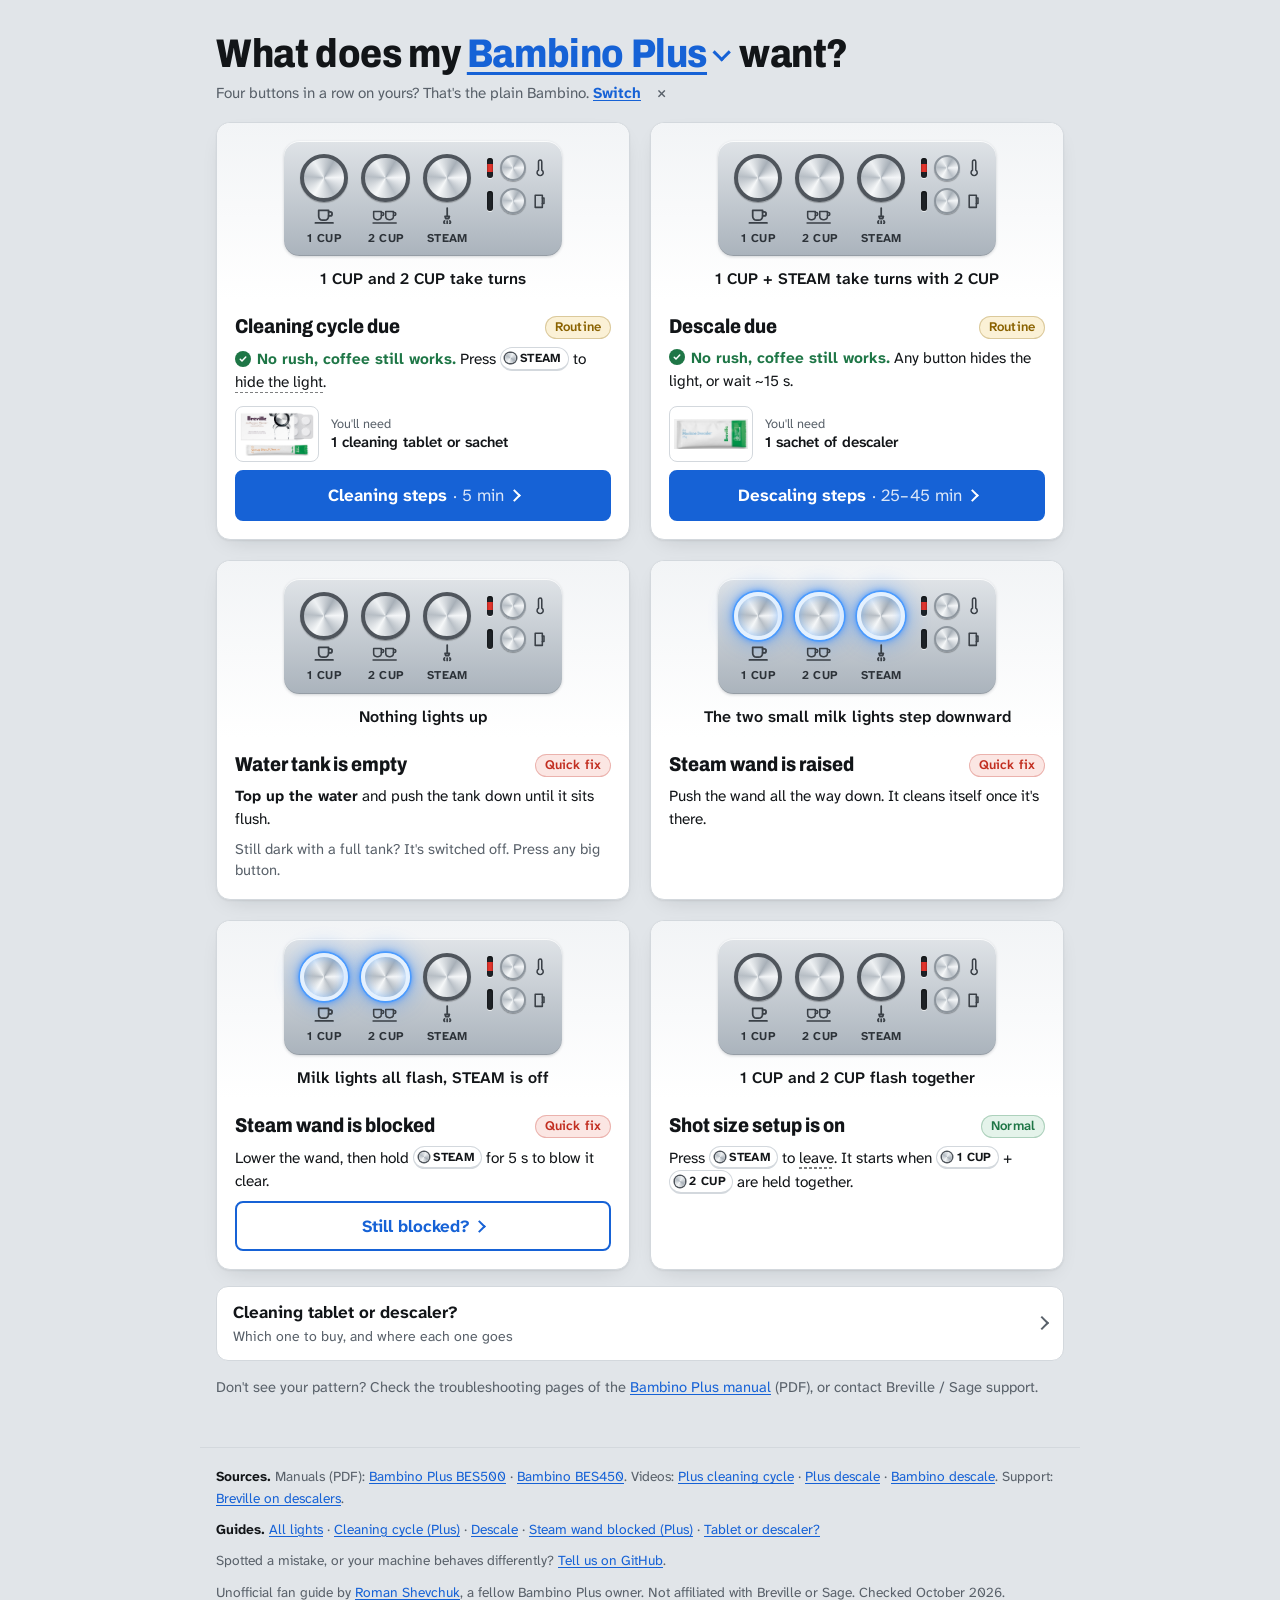
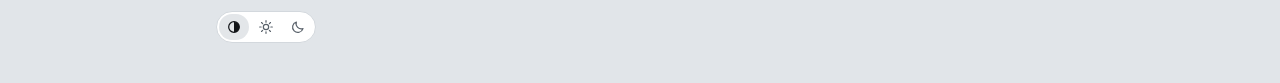
==== commit 0b48d852: "Task pages (clean, descale, steam, supplies) with their own titles; address bar follows the open vie" ====
--- a/index.html
+++ b/index.html
@@ -3,12 +3,13 @@
 <head>
 <meta charset="utf-8">
 <meta name="viewport" content="width=device-width,initial-scale=1,viewport-fit=cover">
-<title>What does my Bambino want? Breville / Sage lights explained</title>
+<title>Bambino &amp; Bambino Plus flashing lights explained</title>
 <meta name="description" content="Breville / Sage Bambino and Bambino Plus flashing lights explained: cleaning cycle, descale, empty water tank, blocked steam wand. Which buttons to press, step by step.">
 <link rel="canonical" href="https://romanshevchuk.github.io/what-my-bambino-wants/">
 <meta property="og:title" content="What does my Bambino want?">
 <meta property="og:description" content="Match the flashing lights, get the buttons to press and the tablet or powder to use.">
 <meta property="og:type" content="website">
+<meta property="og:site_name" content="What does my Bambino want?">
 <meta property="og:url" content="https://romanshevchuk.github.io/what-my-bambino-wants/">
 <meta property="og:image" content="https://romanshevchuk.github.io/what-my-bambino-wants/img/og.png">
 <meta property="og:image:width" content="1200">
@@ -25,6 +26,7 @@
 <link rel="preconnect" href="https://fonts.gstatic.com" crossorigin>
 <link rel="stylesheet" href="https://fonts.googleapis.com/css2?family=Archivo:wdth,wght@75..100,600..800&family=Atkinson+Hyperlegible+Next:ital,wght@0,400..700;1,400&display=swap">
 <link rel="stylesheet" href="css/styles.css">
+<script data-goatcounter="https://rshevchuk.goatcounter.com/count" async src="https://gc.zgo.at/count.js"></script>
 </head>
 <body data-model="plus" class="unpicked">
 
@@ -399,8 +401,9 @@
 
 <footer class="foot">
   <p><b>Sources.</b> Manuals (PDF): <a href="https://assets.breville.com/BES500/BES500_USCM_IB_X25_LR.pdf">Bambino Plus BES500</a> · <a href="https://assets.breville.com/BES450/BES450_USCM_IB_M26_LR.pdf">Bambino BES450</a>. Videos: <a href="https://www.sageappliances.com/inspiration/en-gb/tutorials/the-bambino-plus/cleaning-guides/how-to-perform-a-cleaning-cycle">Plus cleaning cycle</a> · <a href="https://www.sageappliances.com/inspiration/en-gb/tutorials/the-bambino-plus/cleaning-guides/how-to-perform-a-descale">Plus descale</a> · <a href="https://www.breville.com/en-us/my-products/producthub/bes450/cleaning-guides/how-to-perform-a-descale">Bambino descale</a>. Support: <a href="https://www.breville.com/en-us/support/article/ka0QU000002WDFVYA4">Breville on descalers</a>.</p>
+  <p><b>Guides.</b> <a href="./">All lights</a> · <a href="clean/">Cleaning cycle (Plus)</a> · <a href="descale/">Descale</a> · <a href="steam/">Steam wand blocked (Plus)</a> · <a href="supplies/">Tablet or descaler?</a></p>
   <p>Spotted a mistake, or your machine behaves differently? <a href="https://github.com/romanshevchuk/what-my-bambino-wants/issues">Tell us on GitHub</a>.</p>
-  <div class="foot-end"><p>Unofficial fan guide, not affiliated with Breville or Sage. Checked October 2026.</p>
+  <div class="foot-end"><p>Unofficial fan guide by <a href="https://github.com/romanshevchuk">Roman Shevchuk</a>, a fellow Bambino Plus owner. Not affiliated with Breville or Sage. Checked October 2026.</p>
     <div class="theme" role="group" aria-label="Colours">
       <button type="button" data-theme-set="system" aria-label="Match my device" title="Match my device"><svg viewBox="0 0 24 24"><circle cx="12" cy="12" r="8"/><path d="M12 4a8 8 0 0 1 0 16z" fill="currentColor" stroke="none"/></svg></button>
       <button type="button" data-theme-set="light" aria-label="Light" title="Light"><svg viewBox="0 0 24 24"><circle cx="12" cy="12" r="4"/><path d="M12 2.5v2.2M12 19.3v2.2M2.5 12h2.2M19.3 12h2.2M5.3 5.3l1.6 1.6M17.1 17.1l1.6 1.6M5.3 18.7l1.6-1.6M17.1 6.9l1.6-1.6"/></svg></button>
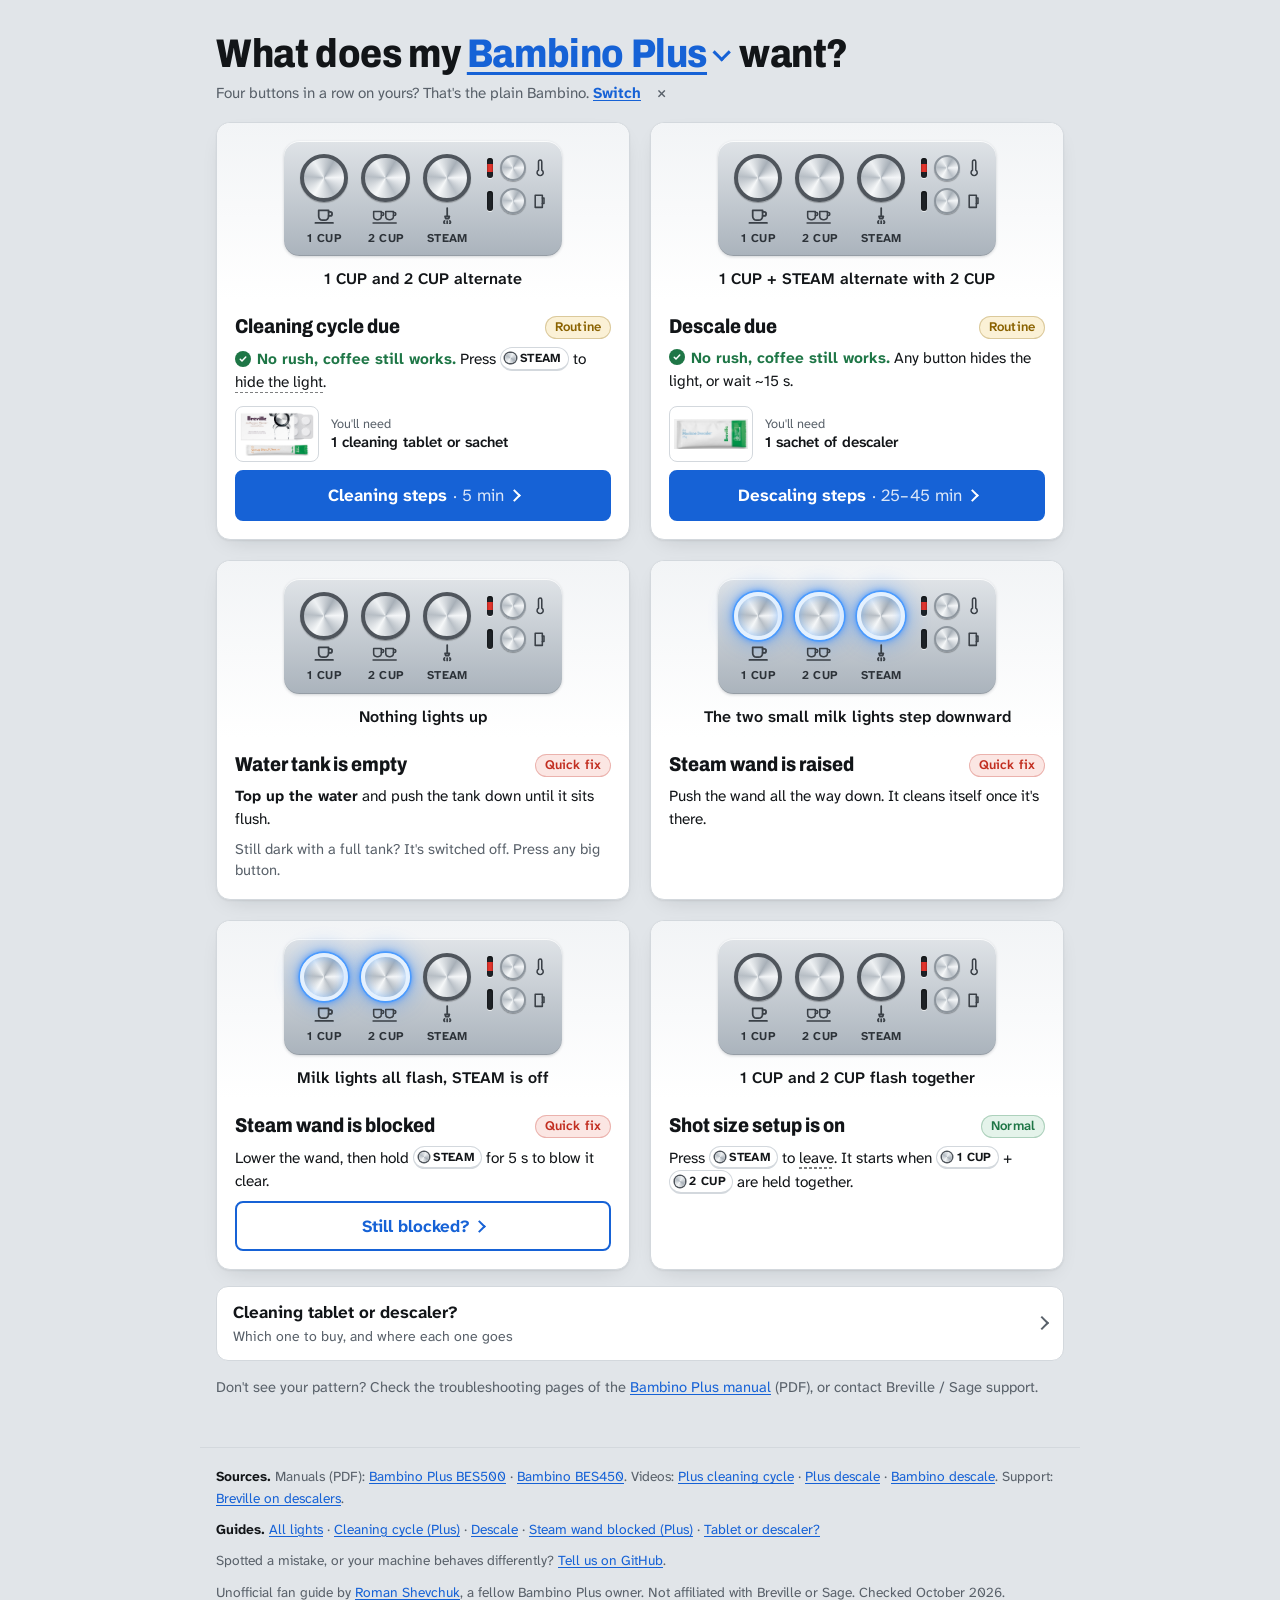
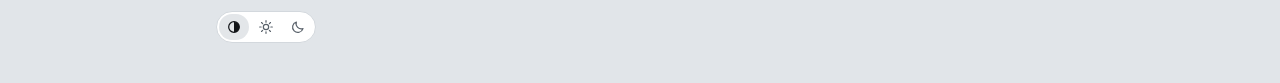
==== commit 569820ac: "Blinking / alternating wording in descriptions and light captions" ====
--- a/index.html
+++ b/index.html
@@ -4,7 +4,8 @@
 <meta charset="utf-8">
 <meta name="viewport" content="width=device-width,initial-scale=1,viewport-fit=cover">
 <title>Bambino &amp; Bambino Plus flashing lights explained</title>
-<meta name="description" content="Breville / Sage Bambino and Bambino Plus flashing lights explained: cleaning cycle, descale, empty water tank, blocked steam wand. Which buttons to press, step by step.">
+<meta name="description" content="Flashing or blinking lights on a Breville / Sage Bambino or Bambino Plus, explained: cleaning cycle, descale, empty water tank, blocked steam wand. Which buttons to press, step by step.">
+<meta name="google-site-verification" content="-h72uJDq6njJgvBrLeFH-0oUnSeMEeEKRYChMcymmK0">
 <link rel="canonical" href="https://romanshevchuk.github.io/what-my-bambino-wants/">
 <meta property="og:title" content="What does my Bambino want?">
 <meta property="og:description" content="Match the flashing lights, get the buttons to press and the tablet or powder to use.">
@@ -66,7 +67,7 @@
   <!-- Plus lights -->
   <div class="lights" data-only="plus">
     <article class="lc" data-urg="soon">
-      <div class="lc-pic"><div class="bp" data-m="plus" data-state="1:fa,2:fb" role="img" aria-label="1 CUP and 2 CUP flash in turn"></div><p class="seen">1 CUP and 2 CUP take turns</p></div>
+      <div class="lc-pic"><div class="bp" data-m="plus" data-state="1:fa,2:fb" role="img" aria-label="1 CUP and 2 CUP flash in turn"></div><p class="seen">1 CUP and 2 CUP alternate</p></div>
       <div class="lc-body">
         <h3>Cleaning cycle due</h3>
         <p class="last" data-last="clean" hidden></p>
@@ -76,7 +77,7 @@
       </div>
     </article>
     <article class="lc" data-urg="soon">
-      <div class="lc-pic"><div class="bp" data-m="plus" data-state="1:fa,2:fb,s:fa" role="img" aria-label="1 CUP and STEAM flash together, alternating with 2 CUP"></div><p class="seen">1 CUP + STEAM take turns with 2 CUP</p></div>
+      <div class="lc-pic"><div class="bp" data-m="plus" data-state="1:fa,2:fb,s:fa" role="img" aria-label="1 CUP and STEAM flash together, alternating with 2 CUP"></div><p class="seen">1 CUP + STEAM alternate with 2 CUP</p></div>
       <div class="lc-body">
         <h3>Descale due</h3>
         <p class="last" data-last="descale-plus" hidden></p>
@@ -303,7 +304,7 @@
     <div data-only="plus"><p>Due when <b>1 CUP + STEAM take turns with 2 CUP</b>.</p>
     <p>Takes <b>about 25 min</b>. Just made coffee? Add up to 20&nbsp;min for it to cool first.</p>
     <p class="last" data-last="descale-plus" hidden></p></div>
-    <div data-only="bambino"><p>Due when <b>2 CUP keeps flashing</b>.</p>
+    <div data-only="bambino"><p>Due when <b>2 CUP keeps blinking</b>.</p>
     <p>Takes <b>about 25 min</b>.</p>
     <p class="last" data-last="descale-bambino" hidden></p></div>
   </div>
@@ -382,7 +383,7 @@
   <p class="sum">Dried milk is clogging the tip. Usually it's because the wand wasn't pushed back down after steaming.</p>
   <div class="signal">
     <div class="bp" data-m="plus" data-state="1:on,2:on,t:ff,f:ff" aria-hidden="true"></div>
-    <p>The <b>milk lights all flash</b> and <b>STEAM is off</b>.</p>
+    <p>The <b>milk lights all blink fast</b> and <b>STEAM is off</b>.</p>
   </div>
 
   <h2>Steps <span class="prog" data-for="steam"></span></h2>
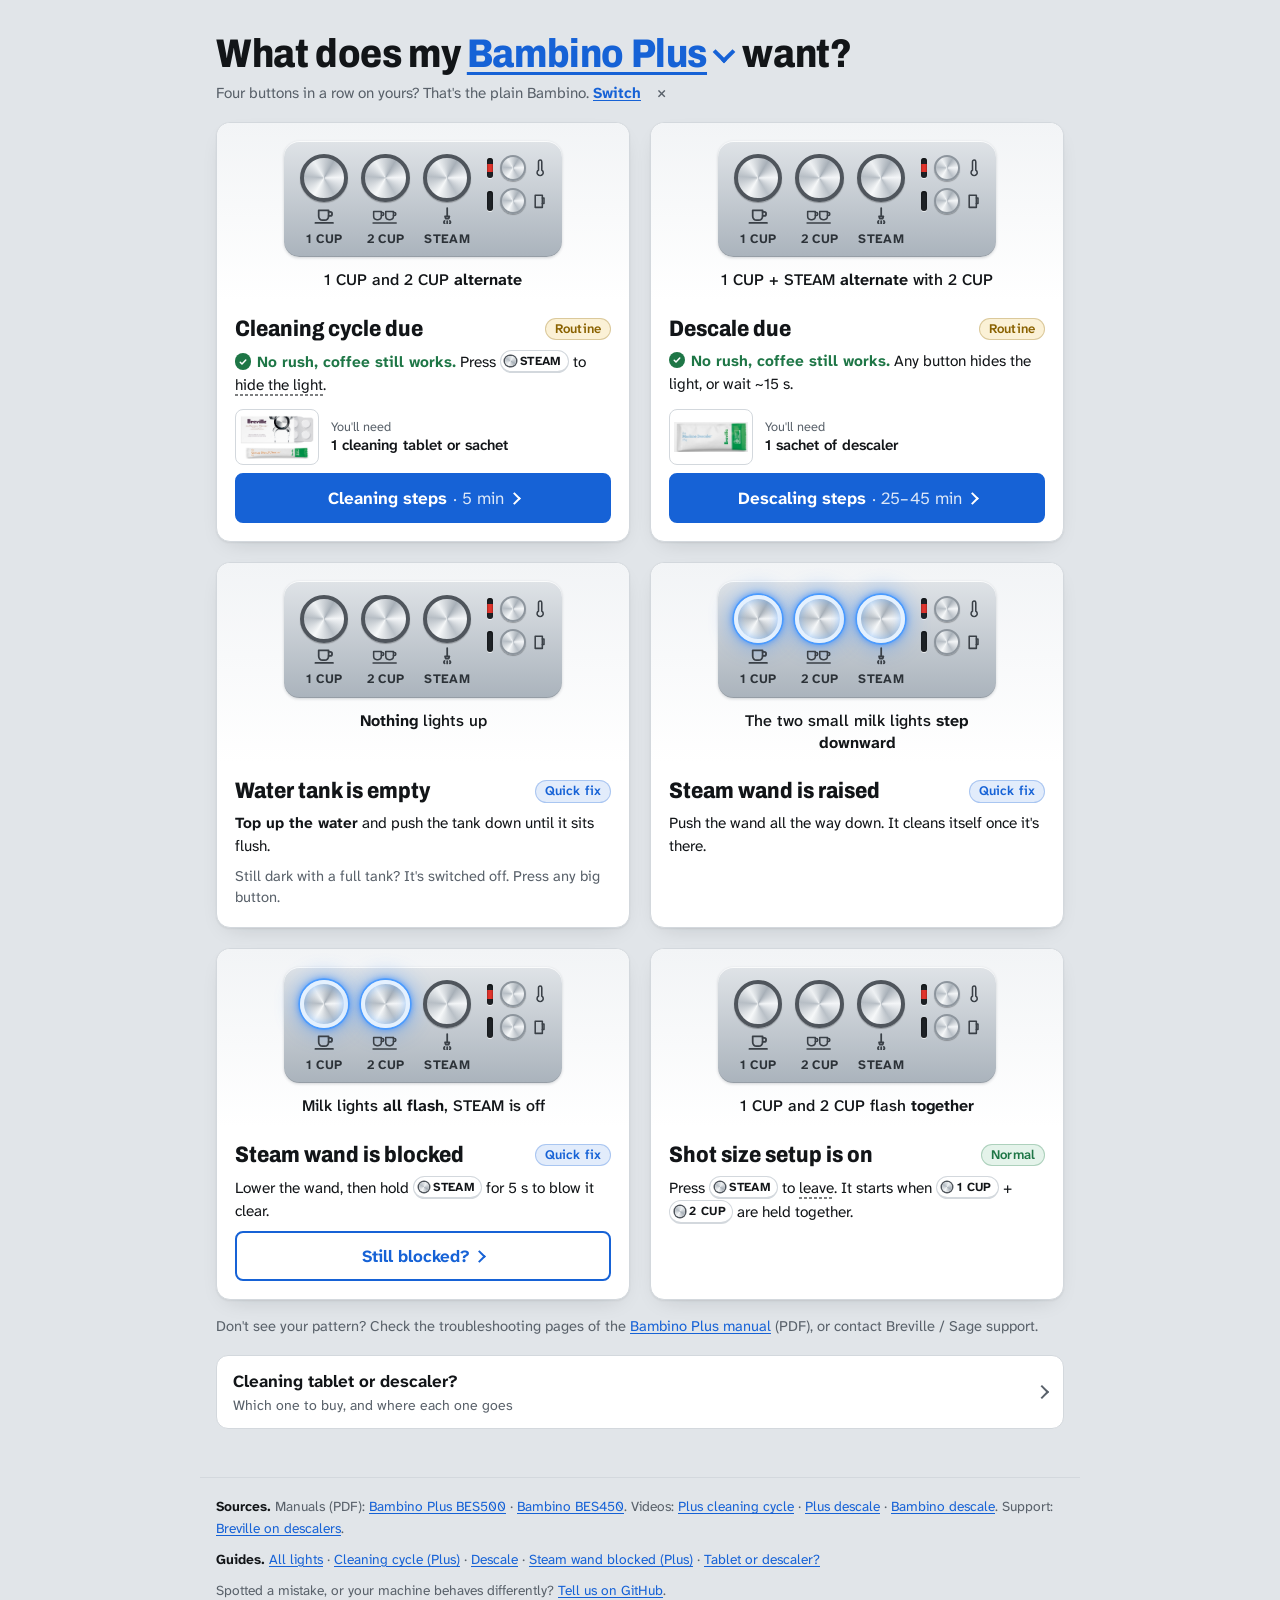
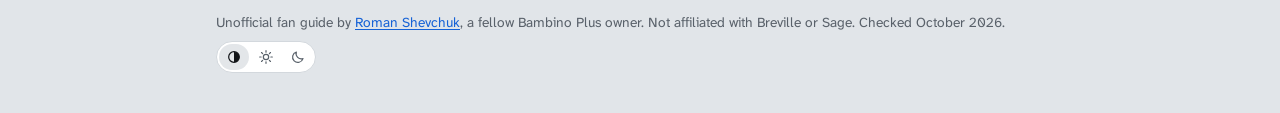
==== commit 588007b6: "Bigger card titles and panel labels, bold key word in light captions, blue Quick fix pill, clearer m" ====
--- a/index.html
+++ b/index.html
@@ -1,10 +1,11 @@
 <!doctype html>
+<!-- Made from _index.html by tools/pages.py. Edit _index.html, then rerun. -->
 <html lang="en">
 <head>
 <meta charset="utf-8">
 <meta name="viewport" content="width=device-width,initial-scale=1,viewport-fit=cover">
 <title>Bambino &amp; Bambino Plus flashing lights explained</title>
-<meta name="description" content="Flashing or blinking lights on a Breville / Sage Bambino or Bambino Plus, explained: cleaning cycle, descale, empty water tank, blocked steam wand. Which buttons to press, step by step.">
+<meta name="description" content="Two buttons flashing or blinking on your Breville / Sage Bambino or Bambino Plus? Match the lights: cleaning, descale, empty water tank, blocked steam wand.">
 <meta name="google-site-verification" content="-h72uJDq6njJgvBrLeFH-0oUnSeMEeEKRYChMcymmK0">
 <link rel="canonical" href="https://romanshevchuk.github.io/what-my-bambino-wants/">
 <meta property="og:title" content="What does my Bambino want?">
@@ -67,7 +68,7 @@
   <!-- Plus lights -->
   <div class="lights" data-only="plus">
     <article class="lc" data-urg="soon">
-      <div class="lc-pic"><div class="bp" data-m="plus" data-state="1:fa,2:fb" role="img" aria-label="1 CUP and 2 CUP flash in turn"></div><p class="seen">1 CUP and 2 CUP alternate</p></div>
+      <div class="lc-pic"><div class="bp" data-m="plus" data-state="1:fa,2:fb" role="img" aria-label="1 CUP and 2 CUP flash in turn"></div><p class="seen">1 CUP and 2 CUP <b>alternate</b></p></div>
       <div class="lc-body">
         <h3>Cleaning cycle due</h3>
         <p class="last" data-last="clean" hidden></p>
@@ -77,7 +78,7 @@
       </div>
     </article>
     <article class="lc" data-urg="soon">
-      <div class="lc-pic"><div class="bp" data-m="plus" data-state="1:fa,2:fb,s:fa" role="img" aria-label="1 CUP and STEAM flash together, alternating with 2 CUP"></div><p class="seen">1 CUP + STEAM alternate with 2 CUP</p></div>
+      <div class="lc-pic"><div class="bp" data-m="plus" data-state="1:fa,2:fb,s:fa" role="img" aria-label="1 CUP and STEAM flash together, alternating with 2 CUP"></div><p class="seen">1 CUP + STEAM <b>alternate</b> with 2 CUP</p></div>
       <div class="lc-body">
         <h3>Descale due</h3>
         <p class="last" data-last="descale-plus" hidden></p>
@@ -87,7 +88,7 @@
       </div>
     </article>
     <article class="lc" data-urg="now">
-      <div class="lc-pic"><div class="bp" data-m="plus" role="img" aria-label="No buttons lit"></div><p class="seen">Nothing lights up</p></div>
+      <div class="lc-pic"><div class="bp" data-m="plus" role="img" aria-label="No buttons lit"></div><p class="seen"><b>Nothing</b> lights up</p></div>
       <div class="lc-body">
         <h3>Water tank is empty</h3>
         <p><b>Top up the water</b> and push the tank down until it sits flush.</p>
@@ -95,14 +96,14 @@
       </div>
     </article>
     <article class="lc" data-urg="now">
-      <div class="lc-pic"><div class="bp" data-m="plus" data-state="1:on,2:on,s:on,t:fa,f:fb" role="img" aria-label="Milk temperature and foam lights step downward"></div><p class="seen">The two small milk lights step downward</p></div>
+      <div class="lc-pic"><div class="bp" data-m="plus" data-state="1:on,2:on,s:on,t:fa,f:fb" role="img" aria-label="Milk temperature and foam lights step downward"></div><p class="seen">The two small milk lights <b>step downward</b></p></div>
       <div class="lc-body">
         <h3>Steam wand is raised</h3>
         <p>Push the wand all the way down. It cleans itself once it's there.</p>
       </div>
     </article>
     <article class="lc" data-urg="now">
-      <div class="lc-pic"><div class="bp" data-m="plus" data-state="1:on,2:on,t:ff,f:ff" role="img" aria-label="Milk lights all flash, STEAM is off"></div><p class="seen">Milk lights all flash, STEAM is off</p></div>
+      <div class="lc-pic"><div class="bp" data-m="plus" data-state="1:on,2:on,t:ff,f:ff" role="img" aria-label="Milk lights all flash, STEAM is off"></div><p class="seen">Milk lights <b>all flash</b>, STEAM is off</p></div>
       <div class="lc-body">
         <h3>Steam wand is blocked</h3>
         <p>Lower the wand, then hold <kbd>STEAM</kbd> for 5 s to blow it clear.</p>
@@ -110,7 +111,7 @@
       </div>
     </article>
     <article class="lc" data-urg="fine">
-      <div class="lc-pic"><div class="bp" data-m="plus" data-state="1:fa,2:fa" role="img" aria-label="1 CUP and 2 CUP flash together"></div><p class="seen">1 CUP and 2 CUP flash together</p></div>
+      <div class="lc-pic"><div class="bp" data-m="plus" data-state="1:fa,2:fa" role="img" aria-label="1 CUP and 2 CUP flash together"></div><p class="seen">1 CUP and 2 CUP flash <b>together</b></p></div>
       <div class="lc-body">
         <h3>Shot size setup is on</h3>
         <p>Press <kbd>STEAM</kbd> to <span class="tq" tabindex="0" data-tip="From the plain Bambino manual; the Plus manual doesn't say. If it stays on, switch the machine off and on: nothing is saved until you pull a shot.">leave</span>. It starts when <kbd>1 CUP</kbd> + <kbd>2 CUP</kbd> are held together.</p>
@@ -121,7 +122,7 @@
   <!-- Bambino lights -->
   <div class="lights" data-only="bambino">
     <article class="lc" data-urg="soon">
-      <div class="lc-pic"><div class="bp" data-m="bambino" data-state="2:fa" role="img" aria-label="2 CUP flashes continuously"></div><p class="seen">2 CUP keeps flashing</p></div>
+      <div class="lc-pic"><div class="bp" data-m="bambino" data-state="2:fa" role="img" aria-label="2 CUP flashes continuously"></div><p class="seen">2 CUP <b>keeps flashing</b></p></div>
       <div class="lc-body">
         <h3>Clean &amp; descale due</h3>
         <p class="last" data-last="descale-bambino" hidden></p>
@@ -131,21 +132,21 @@
       </div>
     </article>
     <article class="lc" data-urg="now">
-      <div class="lc-pic"><div class="bp" data-m="bambino" data-state="1:ff,2:ff,w:ff,s:ff" role="img" aria-label="All lights flash quickly"></div><p class="seen">All lights flash 6 times</p></div>
+      <div class="lc-pic"><div class="bp" data-m="bambino" data-state="1:ff,2:ff,w:ff,s:ff" role="img" aria-label="All lights flash quickly"></div><p class="seen">All lights flash <b>6 times</b></p></div>
       <div class="lc-body">
         <h3>Water tank is empty</h3>
         <p><b>Top up the water</b> and push the tank down until it sits flush.</p>
       </div>
     </article>
     <article class="lc" data-urg="fine">
-      <div class="lc-pic"><div class="bp" data-m="bambino" data-state="1:fa,2:fa" role="img" aria-label="1 CUP and 2 CUP blink together"></div><p class="seen">1 CUP and 2 CUP blink while the wand spits water</p></div>
+      <div class="lc-pic"><div class="bp" data-m="bambino" data-state="1:fa,2:fa" role="img" aria-label="1 CUP and 2 CUP blink together"></div><p class="seen">1 CUP and 2 CUP blink <b>while the wand spits water</b></p></div>
       <div class="lc-body">
         <h3>Steam wand is clearing itself</h3>
         <p>It stops on its own.</p>
       </div>
     </article>
     <article class="lc" data-urg="fine">
-      <div class="lc-pic"><div class="bp" data-m="bambino" data-state="1:fa,2:fa" role="img" aria-label="1 CUP and 2 CUP flash after holding both"></div><p class="seen">1 CUP and 2 CUP flash together</p></div>
+      <div class="lc-pic"><div class="bp" data-m="bambino" data-state="1:fa,2:fa" role="img" aria-label="1 CUP and 2 CUP flash after holding both"></div><p class="seen">1 CUP and 2 CUP flash <b>together</b></p></div>
       <div class="lc-body">
         <h3>Shot size setup is on</h3>
         <p>Press <kbd>STEAM</kbd>, or wait 30 s, to leave. It starts when <kbd>1 CUP</kbd> + <kbd>2 CUP</kbd> are held together.</p>
@@ -153,251 +154,13 @@
     </article>
   </div>
 
+  <p class="hint">Don't see your pattern? Check the troubleshooting pages of the <a data-only="plus" href="https://assets.breville.com/BES500/BES500_USCM_IB_X25_LR.pdf">Bambino Plus manual</a><a data-only="bambino" href="https://assets.breville.com/BES450/BES450_USCM_IB_M26_LR.pdf">Bambino manual</a> (PDF), or contact Breville / Sage support.</p>
   <a class="supplies-link" href="#supplies"><b>Cleaning tablet or descaler?</b><span>Which one to buy, and where each one goes</span></a>
-  <p class="hint">Don't see your pattern? Check the troubleshooting pages of the <a data-only="plus" href="https://assets.breville.com/BES500/BES500_USCM_IB_X25_LR.pdf">Bambino Plus manual</a><a data-only="bambino" href="https://assets.breville.com/BES450/BES450_USCM_IB_M26_LR.pdf">Bambino manual</a> (PDF), or contact Breville / Sage support.</p>
 
 </section>
 
-<!-- ================= SUPPLIES ================= -->
-<section class="view" id="supplies">
-  <a class="back" href="#home">All lights</a>
-  <h1>Cleaning tablet or descaler?</h1>
-  <p class="sum">Two different products for two different jobs. They're not interchangeable.</p>
-
-  <div class="vs">
-    <div class="vs-col" data-only="plus">
-      <div class="vs-ph zoom"><img src="img/cleaning-tablets-breville.jpg" alt="Box of Breville cleaning tablets" data-cap="Cleaning tablets" loading="lazy"><img class="strip" src="img/group-head-cleaner-breville.jpg" data-sage="img/group-head-cleaner-sage.webp" alt="Group Head Cleaner sachet" data-cap="or a powder sachet (Group Head Cleaner)" loading="lazy"></div>
-      <h2>Cleaning tablet</h2>
-      <dl>
-        <dt>Removes</dt><dd>Old coffee oil</dd>
-        <dt>Goes in</dt><dd>The filter basket, on top of the rubber cleaning disc</dd>
-        <dt>Used for</dt><dd><a href="#clean">Cleaning cycle</a>, every 200 shots</dd>
-        <dt>Looks like</dt><dd>A tablet, or a powder sachet called <i>Group Head Cleaner</i> in newer boxes</dd>
-      </dl>
-    </div>
-    <div class="vs-col">
-      <div class="vs-ph zoom"><img src="img/descaler-breville.jpg" data-sage="img/descaler-sage.webp" alt="Machine Descaler sachet" data-cap="Descaler sachet" loading="lazy"></div>
-      <h2>Descaler</h2>
-      <dl>
-        <dt>Removes</dt><dd>Limescale (the chalky stuff from tap water)</dd>
-        <dt>Goes in</dt><dd>The water tank, stirred into water up to the DESCALE line</dd>
-        <dt>Used for</dt><dd><a href="#descale"><span data-only="plus">Descale</span><span data-only="bambino">Clean &amp; descale</span></a>, when the light asks</dd>
-        <dt>Looks like</dt><dd>A powder sachet. Breville / Sage descaler, or a similar espresso machine descaler</dd>
-      </dl>
-    </div>
-  </div>
-  <p class="note" data-only="bambino"><b>The Bambino only needs descaler.</b> It has no separate tablet cleaning cycle: its clean &amp; descale does both jobs.</p>
-  <p class="note" data-only="plus"><b>The Plus needs both,</b> at different times. The flashing pattern tells you which: see <a href="#home">the lights</a>.</p>
-
-  <div class="faq">
-    <h2>Questions</h2>
-    <details id="brands">
-      <summary>Do I have to buy Breville / Sage ones?</summary>
-      <div class="body">
-        <p><b>No.</b> Any descaler made for espresso machines works. Breville's own sachet is made by Cafetto (it says so on the pack).</p>
-        <p data-only="plus">Same for the tablets: any espresso machine cleaning tablet of about 2&nbsp;g. Breville's come from Cino Cleano.</p>
-        <p>Don't swap in vinegar, kitchen citric acid or dishwasher tablets.</p>
-      </div>
-    </details>
-  </div>
-</section>
-
 <!-- ================= CLEANING CYCLE (Plus) ================= -->
-<section class="view" id="clean" data-only="plus">
-  <a class="back" href="#home">All lights</a>
-  <h1>Cleaning cycle</h1>
-  <p class="sum">Washes old coffee oil out of the group head (where the handle locks in), using a cleaning tablet or sachet.</p>
-  <div class="signal">
-    <div class="bp" data-m="plus" data-state="1:fa,2:fb" aria-hidden="true"></div>
-    <div><p>Due when <b>1 CUP and 2 CUP take turns flashing</b>, about every 200 shots.</p>
-    <p class="aside">Rinses with the <kbd>1 CUP</kbd> button <span class="tq" tabindex="0" data-tip="Likely, not confirmed. The manual has you rinse with 1 CUP, the same button as a shot, and the machine can't see whether there's coffee in the handle.">may count too</span>, so if you rinse before or after each shot, it can come round sooner.</p>
-    <p>Takes <b>about 5 min</b>.</p>
-    <p class="last" data-last="clean" hidden></p></div>
-  </div>
-
-  <h2>You need</h2>
-  <div class="need four">
-    <figure><div class="ph zoom"><img src="img/cleaning-tablets-breville.jpg" alt="Box of Breville cleaning tablets" data-cap="Cleaning tablets" loading="lazy"><img class="strip" src="img/group-head-cleaner-breville.jpg" data-sage="img/group-head-cleaner-sage.webp" alt="Group Head Cleaner sachet" data-cap="or a powder sachet (Group Head Cleaner)" loading="lazy"></div>
-      <figcaption><b>1 cleaning tablet or sachet</b><span>Not the descaler. <a href="#supplies">What's the difference?</a></span></figcaption></figure>
-    <figure><div class="ph zoom"><img src="img/cleaning-disk.jpg" alt="Round black rubber cleaning disc" data-cap="Cleaning disc" loading="lazy"></div>
-      <figcaption><b>Cleaning disc</b><span>The round rubber disc from the box</span></figcaption></figure>
-    <figure><div class="ph zoom"><img src="img/basket-single-cup.jpg" alt="Small single wall filter basket" data-cap="1 CUP single wall basket" loading="lazy"></div>
-      <figcaption><b>1 CUP basket</b><span>The small one, single wall if you have it. <a href="#baskets">Which is it?</a></span></figcaption></figure>
-    <figure><div class="ph ic"><svg class="gi" aria-hidden="true"><use href="#g-towel"/></svg></div>
-      <figcaption><b>A towel</b><span>The drip tray can overflow</span></figcaption></figure>
-  </div>
-
-  <p class="note warn"><b>Hold 1 CUP + 2 CUP only with the machine ON.</b> With it off, that hold resets your shot sizes instead. <a href="#reset">Did that by accident?</a></p>
-
-  <h2>Steps <span class="prog" data-for="clean"></span></h2>
-  <p class="lede">A few minutes of setup. The machine does the rest.</p>
-  <ol class="steps" data-key="clean">
-    <li><b>Fill the handle:</b> the small 1 CUP basket, the rubber disc pressed into the bottom of it, then the tablet (or the sachet's powder) on top. Lock it in as if making coffee.
-      <div class="layers">
-        <figure class="zoom tap"><img src="img/handle-1-basket.jpg" data-cap="1 · The 1 CUP basket in the handle" alt="Handle with the small 1 CUP basket in it" loading="lazy"><figcaption>1 · Basket</figcaption></figure>
-        <figure class="zoom tap"><img src="img/handle-2-disc.jpg" data-cap="2 · The disc pressed into the bottom" alt="Rubber disc sitting in the bottom of the basket" loading="lazy"><figcaption>2 · Disc</figcaption></figure>
-        <figure class="zoom tap"><img src="img/handle-3-tablet.jpg" data-cap="3 · The tablet on top" alt="White tablet on top of the disc" loading="lazy"><figcaption>3 · Tablet</figcaption></figure>
-      </div>
-    </li>
-    <li><b>Empty the drip tray, push it all the way in, and lay the towel under the front.</b> With the disc in, almost no water comes out of the handle: it goes into the tray. So the 2 L container from the manual barely catches anything.
-      <p class="tip"><b>Tray filling up?</b> The cycle pauses a few times. Slide the tray out during a pause, empty it, push it back. Careful, the water is hot. <i>(Owners' tip, not from the manual.)</i></p></li>
-    <li><b>Fill the water tank to MAX</b> and push it down firmly.</li>
-    <li><b>With the machine on, hold <kbd>1 CUP</kbd> + <kbd>2 CUP</kbd> for 5 s.</b> Both stay lit.
-      <div class="bp" data-m="plus" data-state="1:on,2:on" data-press="1:HOLD,2:HOLD"></div>
-    </li>
-    <li><b>Press <kbd>1 CUP</kbd> or <kbd>2 CUP</kbd> once</b> to start. They take turns flashing while it runs.
-      <div class="bp" data-m="plus" data-state="1:fa,2:fb"></div>
-    </li>
-    <li><b>Done when the buttons stop flashing</b> and stay lit. Empty and rinse the drip tray, then rinse the handle and disc. Tablet still there? Run it again.</li>
-  </ol>
-  <p class="fin" data-for="clean" hidden>That's it. The light will ask again in about 200 shots.</p>
-
-  <div class="faq">
-    <h2>Questions</h2>
-    <details>
-      <summary>Can I clean before the light asks?</summary>
-      <div class="body"><p>Yes, with a different combo, and this one is done with the machine <b>off</b>. Do steps 1–3, turn the machine off (<kbd>1 CUP</kbd> + <kbd>STEAM</kbd>), then hold <kbd>2 CUP</kbd> + <kbd>STEAM</kbd> for 5 s. That opens the same cleaning mode, so press <kbd>1 CUP</kbd> or <kbd>2 CUP</kbd> to start, as in step 5.</p></div>
-    </details>
-    <details id="baskets">
-      <summary>Which one is the 1 CUP single wall basket?</summary>
-      <div class="body">
-        <figure class="baskets zoom tap big"><img src="img/baskets.jpg" data-cap="Left to right: 1 CUP single wall (the one you need), 2 CUP single wall, 1 CUP dual wall, 2 CUP dual wall" alt="The four baskets, upside down: small single wall, big single wall, small dual wall, big dual wall" loading="lazy">
-          <figcaption><span class="pick">1 CUP single wall</span><span>2 CUP single wall</span><span>1 CUP dual wall</span><span>2 CUP dual wall</span></figcaption></figure>
-        <p>The smaller, shallower one with holes across its whole bottom. The dual wall ones say <i>DUAL WALL</i> underneath. The disc is shaped to seal inside the small basket.</p>
-      <p>Only got dual wall baskets? Older boxes came without single wall ones. Use the 1 CUP dual wall basket: that's what those manuals mean.</p>
-      </div>
-    </details>
-    <details id="reset">
-      <summary>Reset your shot sizes by accident?</summary>
-      <div class="body">
-        <p>They're back to the factory amounts: about 30&nbsp;ml for 1 CUP and 60&nbsp;ml for 2 CUP. To set your own again:</p>
-        <ol>
-          <li>With the machine on, hold <kbd>1 CUP</kbd> + <kbd>2 CUP</kbd> for 2 s. Both flash.</li>
-          <li>With coffee in the handle as usual, press <kbd>1 CUP</kbd> to start.</li>
-          <li>Press <kbd>1 CUP</kbd> again when the cup has enough. That amount is saved.</li>
-        </ol>
-        <p>Same for <kbd>2 CUP</kbd>.</p>
-      </div>
-    </details>
-    <details>
-      <summary>Lost the cleaning disc?</summary>
-      <div class="body"><p>Any <b>54&nbsp;mm</b> cleaning disc works (also sold as a blind or backflush disc). Check the size before buying: the common 58&nbsp;mm ones don't fit.</p></div>
-    </details>
-    <details>
-      <summary>The light is still flashing after the cycle</summary>
-      <div class="body">
-        <p>Check the cycle ran to the end and that you started it with the machine on.</p>
-        <p>Owners report that unplugging for ~10 minutes sometimes clears a stuck alert. That's forum advice, not from the manual.</p>
-      </div>
-    </details>
-  </div>
-</section>
-
-<!-- ================= DESCALE ================= -->
-<section class="view" id="descale">
-  <a class="back" href="#home">All lights</a>
-  <h1><span data-only="plus">Descale</span><span data-only="bambino">Clean &amp; descale</span></h1>
-  <p class="sum">Dissolves limescale inside the machine.<span data-only="bambino"> The Bambino has no separate cleaning cycle: this one does both.</span></p>
-  <div class="signal">
-    <div class="bp" data-m="plus" data-only="plus" data-state="1:fa,2:fb,s:fa" aria-hidden="true"></div>
-    <div class="bp" data-m="bambino" data-only="bambino" data-state="2:fa" aria-hidden="true"></div>
-    <div data-only="plus"><p>Due when <b>1 CUP + STEAM take turns with 2 CUP</b>.</p>
-    <p>Takes <b>about 25 min</b>. Just made coffee? Add up to 20&nbsp;min for it to cool first.</p>
-    <p class="last" data-last="descale-plus" hidden></p></div>
-    <div data-only="bambino"><p>Due when <b>2 CUP keeps blinking</b>.</p>
-    <p>Takes <b>about 25 min</b>.</p>
-    <p class="last" data-last="descale-bambino" hidden></p></div>
-  </div>
-
-  <h2>You need</h2>
-  <div class="need">
-    <figure><div class="ph zoom"><img src="img/descaler-breville.jpg" data-sage="img/descaler-sage.webp" alt="Machine Descaler sachet" data-cap="Descaler sachet" loading="lazy"></div>
-      <figcaption><b>1 sachet of descaler</b><span>Not a cleaning tablet. <a href="#supplies">What's the difference?</a></span></figcaption></figure>
-    <figure><div class="ph ic"><svg class="gi" aria-hidden="true"><use href="#g-bowl"/></svg></div>
-      <figcaption><b>A 2 L bowl or jug</b><span>Catches the waste water</span></figcaption></figure>
-    <figure data-only="plus"><div class="ph ic"><svg class="gi" aria-hidden="true"><use href="#g-cool"/></svg></div>
-      <figcaption><b>A cold machine</b><span>Just made coffee? Switch off, wait up to 20 min</span></figcaption></figure>
-  </div>
-
-  <p class="note warn"><b>Leave the tank and drip tray in while it runs.</b> Pulling them out mid-cycle can let out hot steam. The tank only comes out at the pause, to refill.</p>
-  <p class="note" data-only="plus"><b>Both cleaning and descale due?</b> Descale first, rinse the tank, then run the cleaning cycle with fresh water.</p>
-
-  <h2 data-only="plus">Steps <span class="prog" data-for="descale-plus"></span></h2>
-  <p class="lede" data-only="plus">You're only needed at the start, once halfway to refill, and at the end.</p>
-  <ol class="steps" data-key="descale-plus" data-only="plus">
-    <li><b>Turn the machine off</b> (<kbd>1 CUP</kbd> + <kbd>STEAM</kbd>).
-      <p class="tip"><b>Just made coffee?</b> It needs to cool first. Do the next two steps meanwhile, then check the metal around the handle feels cool (up to 20 min). Already cold? Carry straight on.</p></li>
-    <li><b>Empty the drip tray</b> and put it back. Set the bowl under the group head and the steam wand.</li>
-    <li><b>Take out the water filter</b> if you use one. <b>Fill the tank to the DESCALE line</b> (the 1000 mark) and stir in the powder.
-      <img class="step-ph" src="img/water-tank-descale.jpg" alt="Water tank with an arrow at the DESCALE line, marked 1000" loading="lazy"></li>
-    <li><b>Hold <kbd>1 CUP</kbd> + <kbd>STEAM</kbd> for 5 s</b> while it's off. Those two light up.
-      <div class="bp" data-m="plus" data-state="1:on,s:on" data-press="1:HOLD,s:HOLD"></div>
-    </li>
-    <li><b>Press <kbd>1 CUP</kbd> or <kbd>STEAM</kbd></b> to start. They take turns flashing the whole time.
-      <div class="bp" data-m="plus" data-state="1:fa,s:fb"></div>
-    </li>
-    <li><b>It pauses when the tank runs out.</b> Refill to MAX with plain water, empty the bowl, put both back.</li>
-    <li><b>When <kbd>1 CUP</kbd> and <kbd>STEAM</kbd> light up again, press either one</b> to start the rinse.</li>
-    <li><b>Done when the lights go out</b> (standby). Empty the bowl, rinse and dry the tray and tank, put the filter back.</li>
-  </ol>
-  <p class="fin" data-for="descale-plus" data-only="plus" hidden>All done. Back to coffee. <span>Cleaning light flashing too? <a href="#clean">Cleaning steps</a></span></p>
-
-  <h2 data-only="bambino">Steps <span class="prog" data-for="descale-bambino"></span></h2>
-  <p class="lede" data-only="bambino">You're only needed at the start, once halfway to refill, and at the end.</p>
-  <ol class="steps" data-key="descale-bambino" data-only="bambino">
-    <li><b>Empty the drip tray</b> and put it back.</li>
-    <li><b>Fill the tank to the DESCALE line</b> and stir in the descaling powder.</li>
-    <li><b>Set the bowl</b> under the group head and the steam wand.</li>
-    <li><b>Hold <kbd>2 CUP</kbd> + <kbd>STEAM</kbd> for 5 s</b> to start. 2 CUP flashes the whole cycle.
-      <div class="bp" data-m="bambino" data-state="2:on,s:on" data-press="2:HOLD,s:HOLD"></div>
-    </li>
-    <li><b>It pauses when the tank runs out.</b> Rinse the tank, refill to MAX, empty the bowl, put both back.</li>
-    <li><b>Press <kbd>2 CUP</kbd></b> to rinse.
-      <div class="bp" data-m="bambino" data-state="2:fa"></div>
-    </li>
-    <li><b>Done when 2 CUP stops flashing.</b> Empty the bowl, rinse and dry the drip tray and tank.</li>
-  </ol>
-  <p class="fin" data-for="descale-bambino" data-only="bambino" hidden>All done. Back to coffee.</p>
-
-  <div class="faq">
-    <h2>Questions</h2>
-    <details>
-      <summary>How often should I descale?</summary>
-      <div class="body"><p>Follow the light: the manual gives no fixed schedule. Hard water means more often. Slow flow, weak steam or lukewarm coffee are early signs.</p></div>
-    </details>
-    <details>
-      <summary>Can I use vinegar or citric acid?</summary>
-      <div class="body"><p>No. <a href="https://www.breville.com/en-us/support/article/ka0QU000002WDFVYA4">Breville says</a> not to use vinegar, and to use only a descaler made for the machine. Kitchen citric acid isn't one either. Breville / Sage descaler, or another espresso machine descaler, is the safe choice.</p></div>
-    </details>
-    <details data-only="bambino">
-      <summary>My machine doesn't react to that button combo</summary>
-      <div class="body"><p>These steps are from the current BES450 manual. Older units can differ: check the manual that came with yours, or Breville's descale video (linked at the bottom).</p></div>
-    </details>
-  </div>
-</section>
-
 <!-- ================= STEAM WAND BLOCKED (Plus) ================= -->
-<section class="view" id="steam" data-only="plus">
-  <a class="back" href="#home">All lights</a>
-  <h1>Steam wand blocked</h1>
-  <p class="sum">Dried milk is clogging the tip. Usually it's because the wand wasn't pushed back down after steaming.</p>
-  <div class="signal">
-    <div class="bp" data-m="plus" data-state="1:on,2:on,t:ff,f:ff" aria-hidden="true"></div>
-    <p>The <b>milk lights all blink fast</b> and <b>STEAM is off</b>.</p>
-  </div>
-
-  <h2>Steps <span class="prog" data-for="steam"></span></h2>
-  <ol class="steps" data-key="steam">
-    <li><b>Push the wand all the way down</b> and check the tank has water and is pushed in.</li>
-    <li><b>Hold <kbd>STEAM</kbd> for 5 s</b> to blow it clear.
-      <div class="bp" data-m="plus" data-state="1:on,2:on,s:on" data-press="s:HOLD"></div>
-    </li>
-    <li><b>Still flashing? Unscrew the steam tip</b> and clear the holes with the pin tool stored under the water tank. Screw it back on.</li>
-    <li><b>Still weak steam after that?</b> Limescale: <a href="#descale">descale</a>.</li>
-  </ol>
-  <p class="fin" data-for="steam" hidden>Steam's back. Pushing the wand down after each use keeps it clear.</p>
-</section>
-
 </main>
 
 <footer class="foot">
--- a/css/styles.css
+++ b/css/styles.css
@@ -61,8 +61,9 @@
 .mm{position:relative}
 .mm-btn{font:inherit;letter-spacing:inherit;color:var(--accent);background:none;border:0;margin:0 -.08em;padding:0 .08em;border-radius:6px;cursor:pointer;
   text-decoration:underline;text-decoration-thickness:3px;text-underline-offset:.12em;white-space:nowrap}
-.mm-btn::after{content:"";display:inline-block;width:.26em;height:.26em;margin:0 .1em 0 .2em;vertical-align:.18em;
-  border-right:3px solid currentColor;border-bottom:3px solid currentColor;transform:rotate(45deg);transition:transform .15s}
+/* a slightly bigger chevron than a plain link would have, so the name reads as a switch */
+.mm-btn::after{content:"";display:inline-block;width:.3em;height:.3em;margin:0 .1em 0 .22em;vertical-align:.17em;
+  border-right:.1em solid currentColor;border-bottom:.1em solid currentColor;transform:rotate(45deg);transition:transform .15s}
 .mm-btn[aria-expanded="true"]::after{transform:rotate(-135deg);vertical-align:.02em}
 .mm-btn:hover,.mm-btn[aria-expanded="true"]{background:var(--accent-soft)}
 .mm-menu{position:absolute;z-index:20;top:calc(100% + 8px);left:0;right:0;max-width:520px;
@@ -108,13 +109,17 @@
 .lc-pic{border-radius:13px 13px 0 0;background:var(--pic);padding:18px 12px 10px;display:flex;flex-direction:column;align-items:center;gap:12px}
 /* Urgency tag (added by app.js): a quiet label above the title */
 .lc-head{display:flex;align-items:flex-start;justify-content:space-between;gap:10px}
+/* Archivo is condensed, so card titles need a bit more size to stand above the body text */
+.lc h3{font-size:1.4rem}
 .urg{flex:none;margin-top:1px;padding:2px 10px;border-radius:999px;font-size:.82rem;font-weight:600;line-height:1.4;letter-spacing:.01em;
   box-shadow:inset 0 0 0 1px color-mix(in srgb,currentColor 28%,transparent)}
-.lc[data-urg="now"] .urg{background:var(--stop-soft);color:var(--stop)}
+/* "Quick fix" stays blue, not red: red reads as an alarm and these are ten-second fixes */
+.lc[data-urg="now"] .urg{background:var(--accent-soft);color:var(--accent)}
 .lc[data-urg="soon"] .urg{background:var(--soon-soft);color:var(--soon)}
 .lc[data-urg="fine"] .urg{background:var(--ok-soft);color:var(--ok)}
 .lc-pic .bp{--s:1.1}
-.lc .seen{font-size:1rem;font-weight:600;color:var(--pic-fg);line-height:1.35;text-align:center;max-width:30ch}
+.lc .seen{font-size:1rem;font-weight:500;color:var(--pic-fg);line-height:1.35;text-align:center;max-width:30ch}
+.lc .seen b{font-weight:700}
 .lc-body{padding:16px 18px 18px;display:flex;flex-direction:column;gap:8px;flex:1}
 .lc .ok{color:var(--ok)}
 .lc-body>p{font-size:.96rem;line-height:1.5}
@@ -362,7 +367,7 @@
   50%,100%{border-color:var(--glow);box-shadow:var(--lit)}
 }
 .k svg{width:calc(24px*var(--s));height:calc(16px*var(--s));color:var(--icon)}
-.k .lb{font-family:var(--font-body);font-weight:700;font-size:calc(9px*var(--s) + 2px);letter-spacing:.03em;color:#2c3238;white-space:nowrap}
+.k .lb{font-family:var(--font-body);font-weight:700;font-size:calc(9px*var(--s) + 3px);letter-spacing:.03em;color:#2c3238;white-space:nowrap}
 .k.press::before{
   content:attr(data-hold);position:absolute;bottom:calc(100% + 5px);left:50%;transform:translateX(-50%);
   white-space:nowrap;font-family:var(--font-body);font-weight:700;font-size:10px;letter-spacing:.04em;
